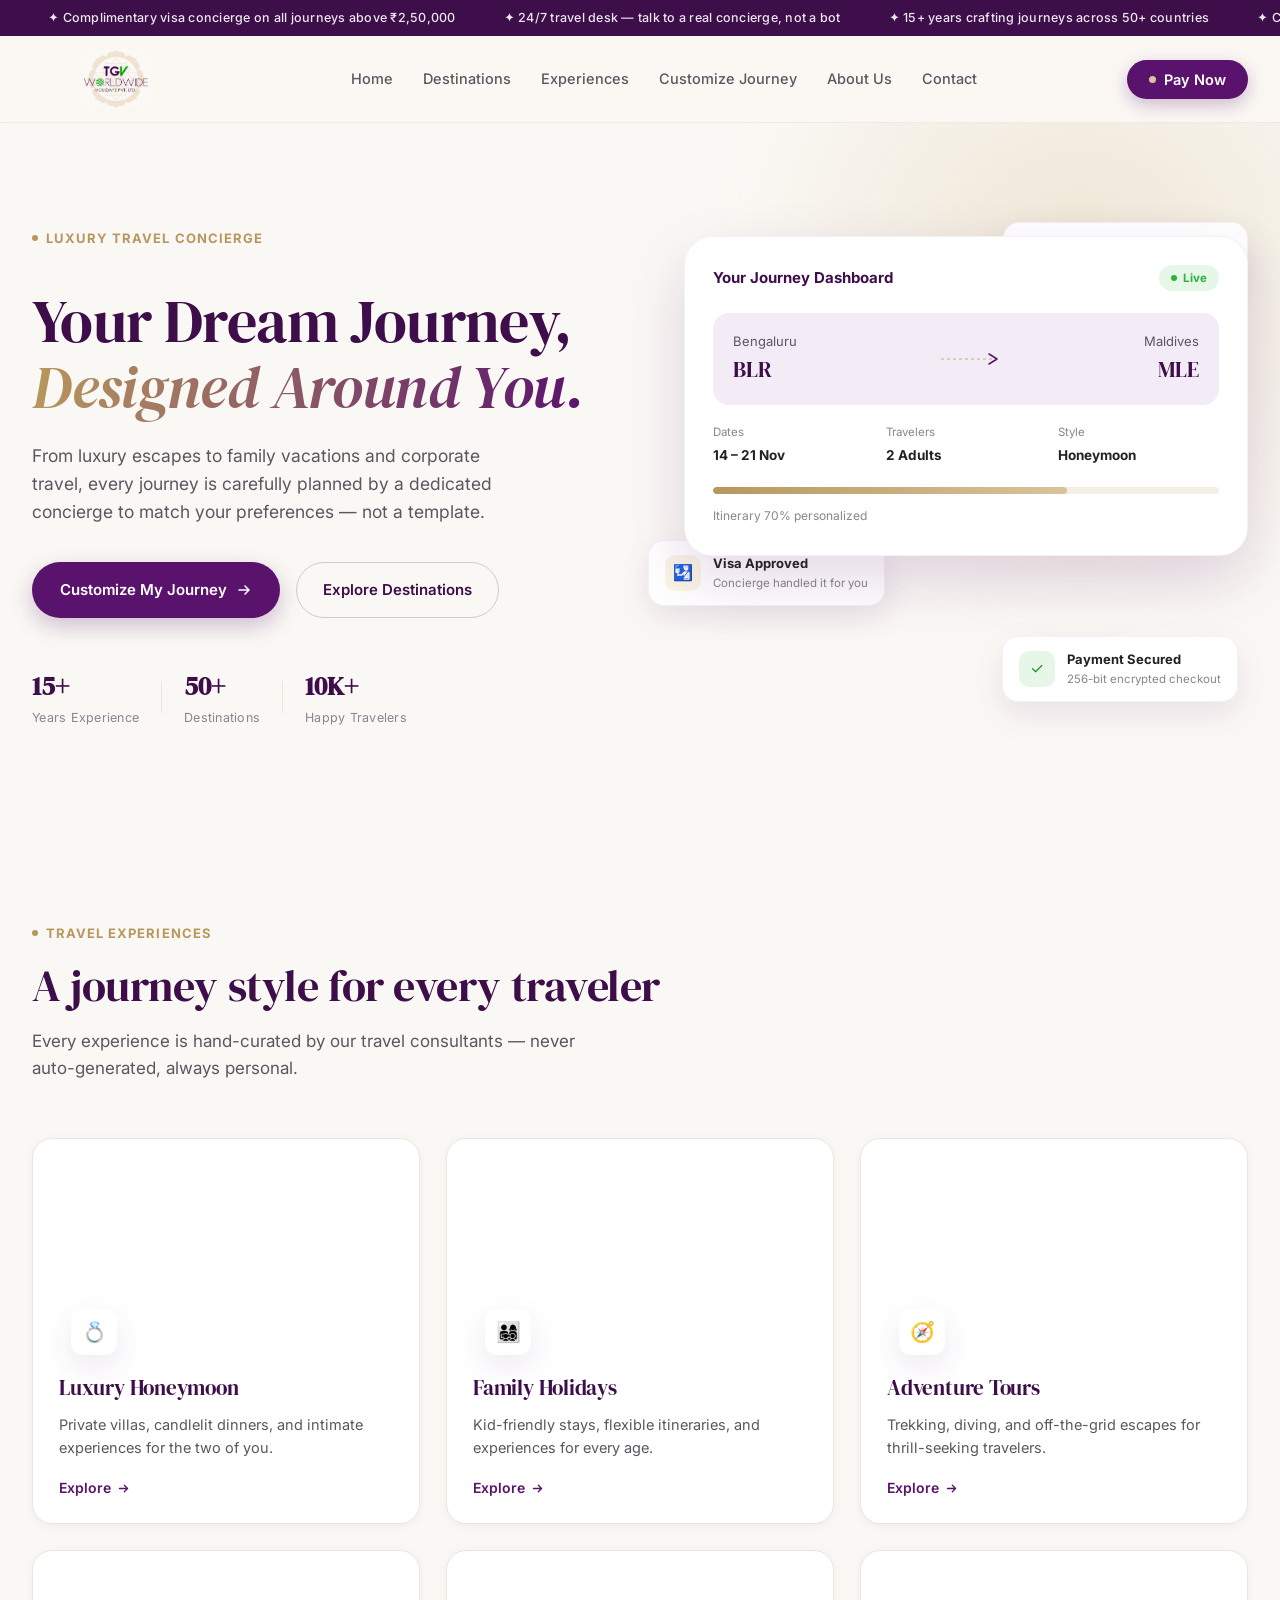
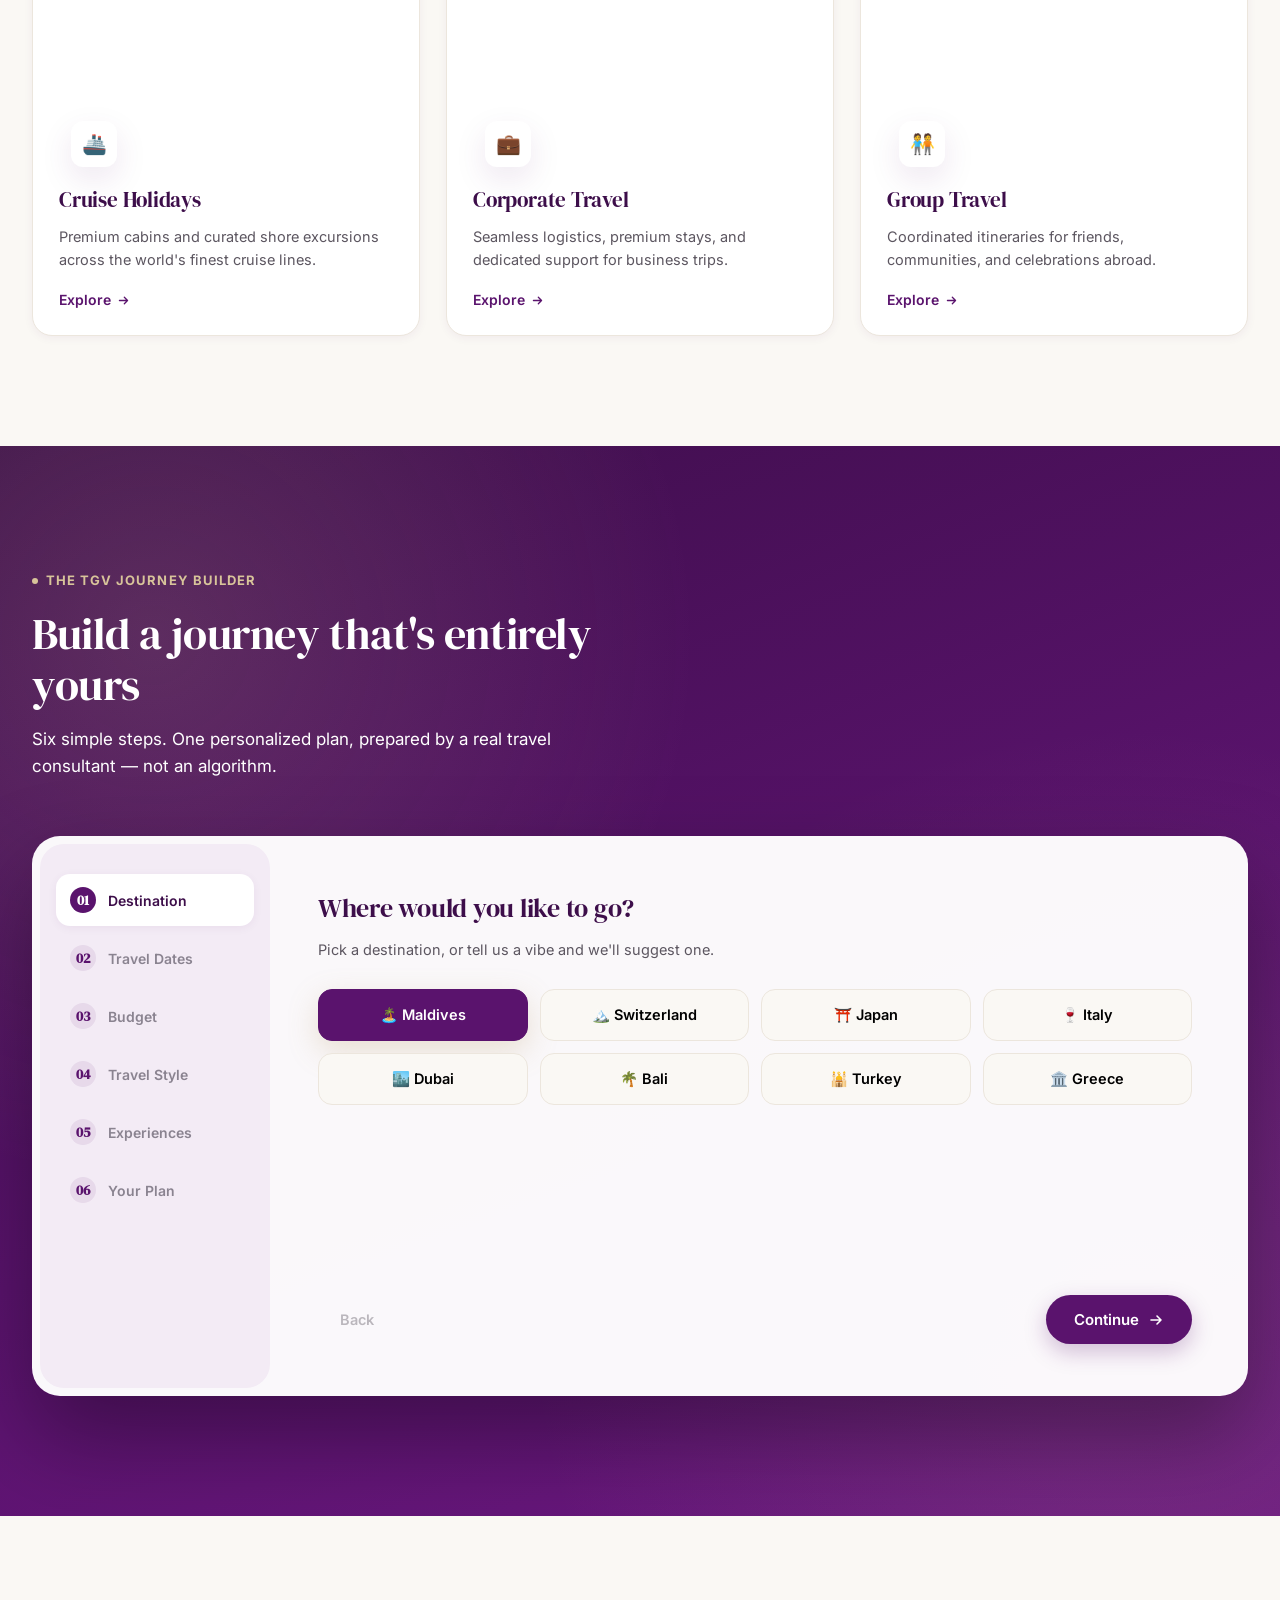
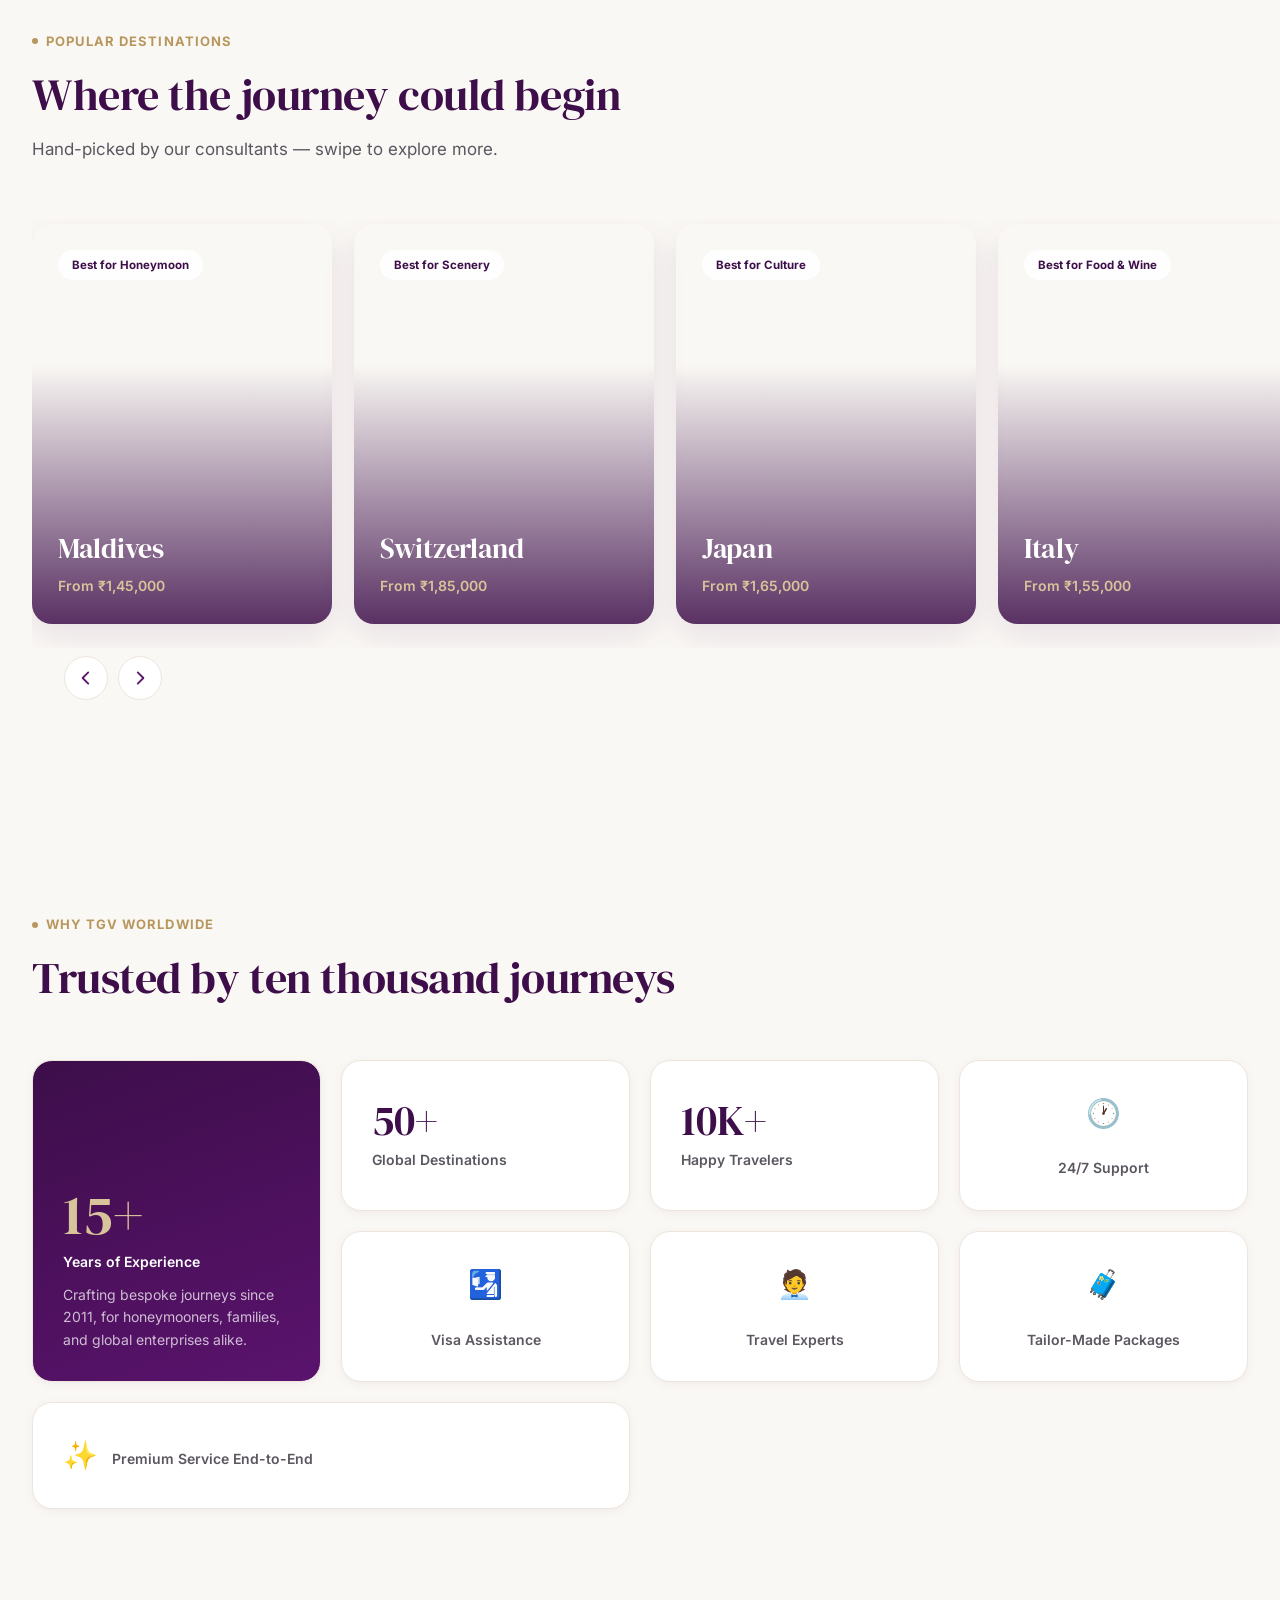
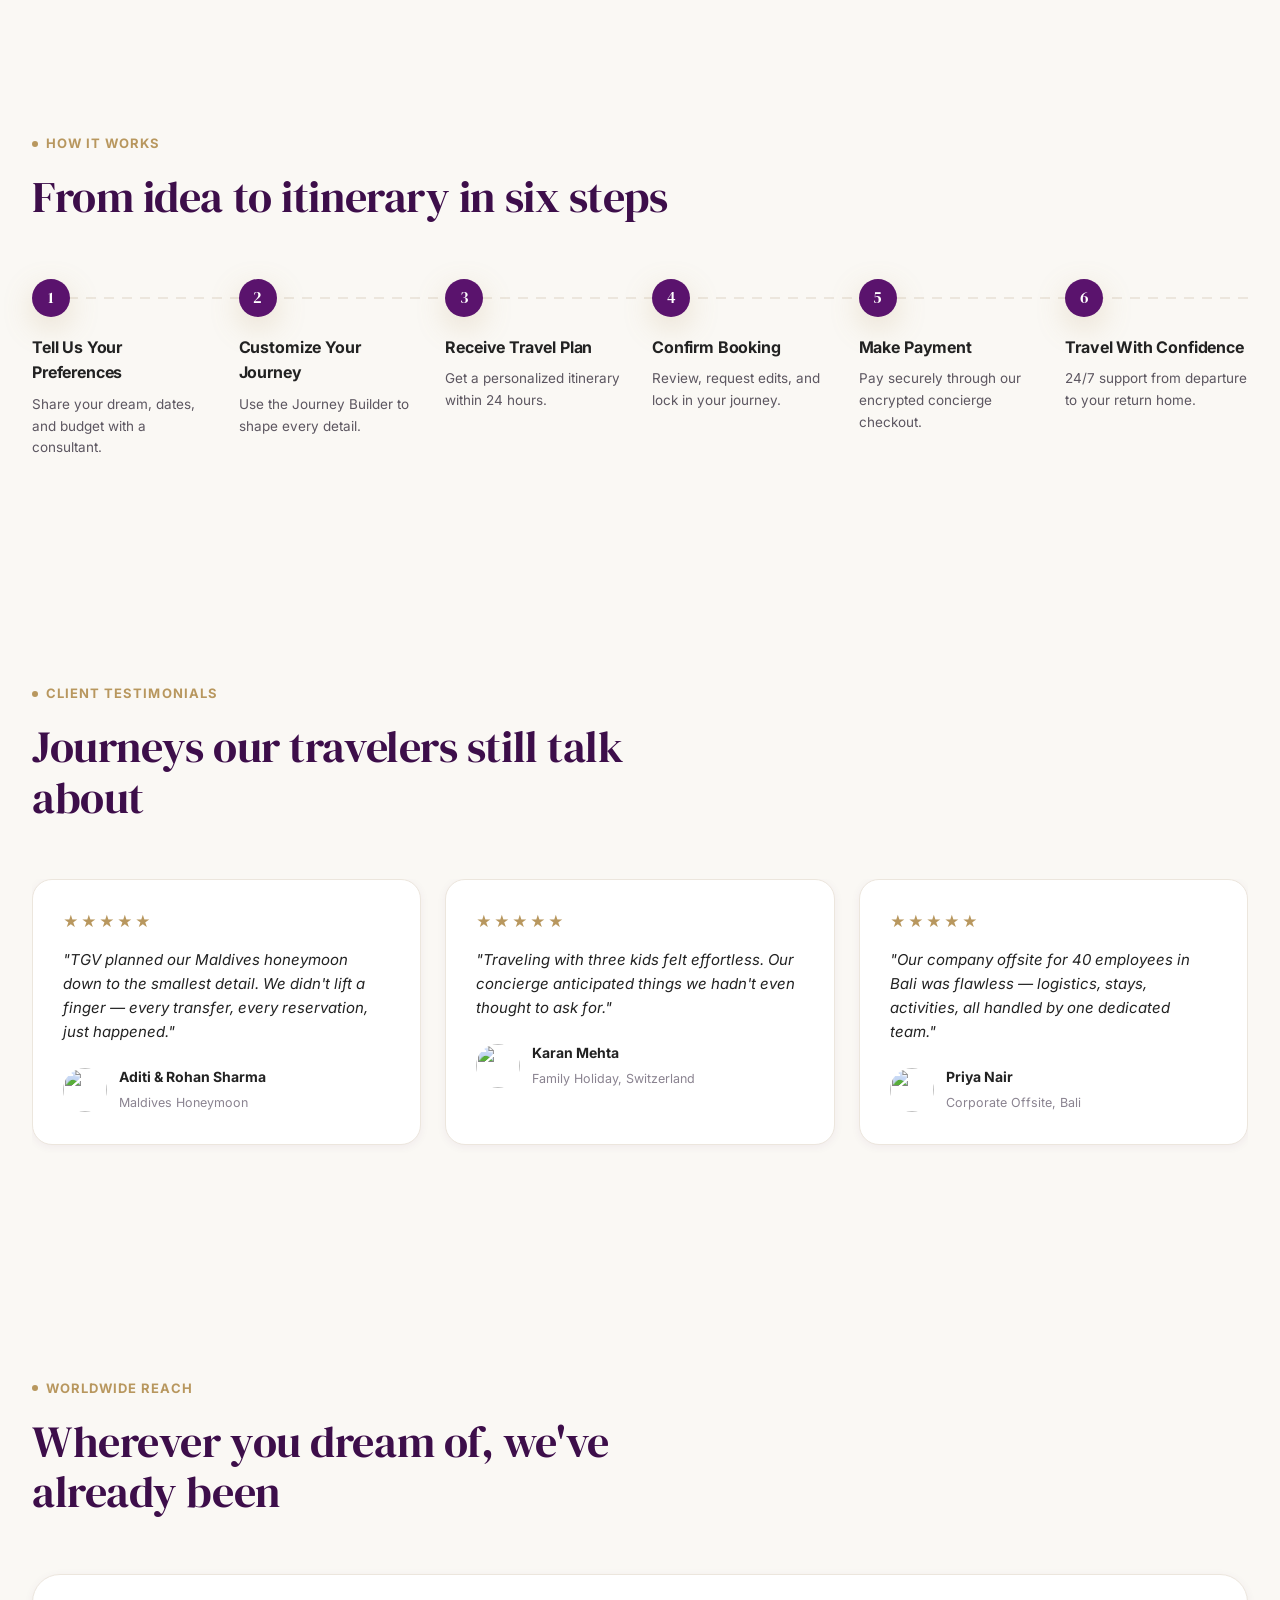
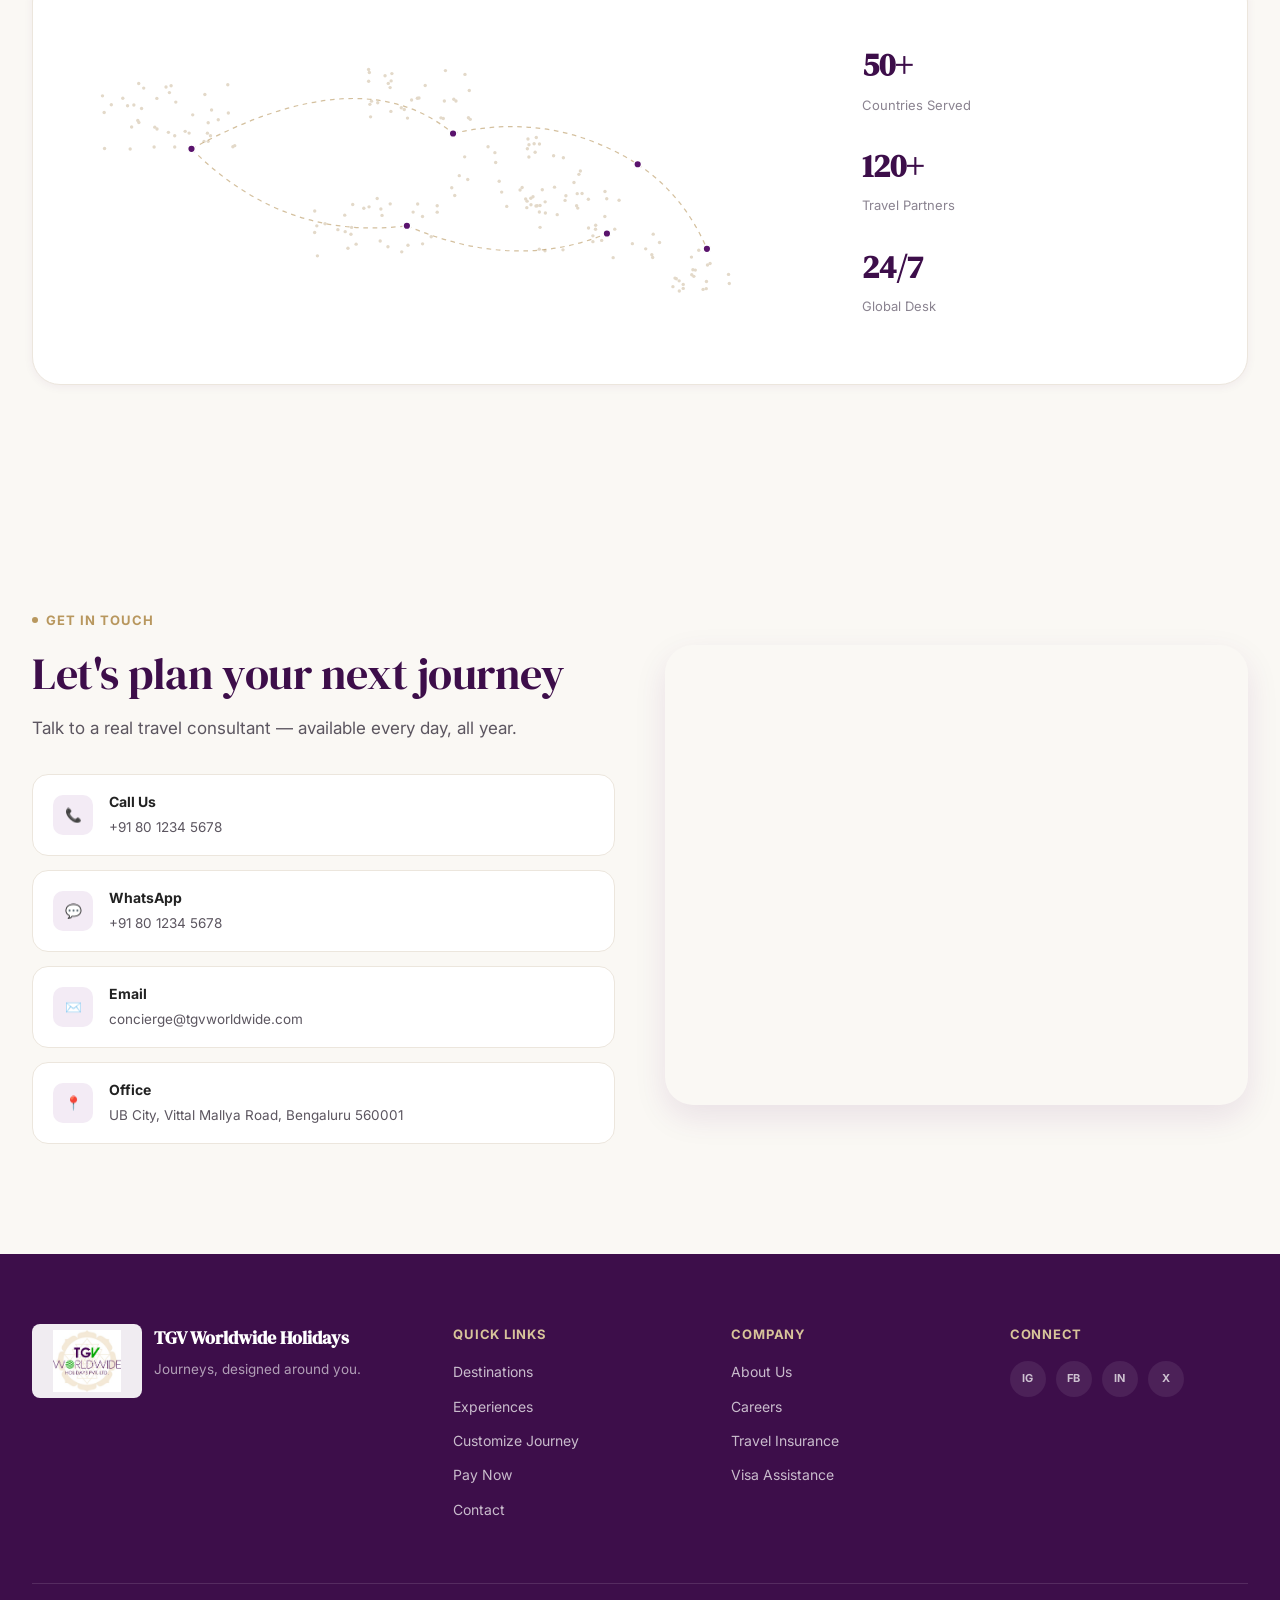
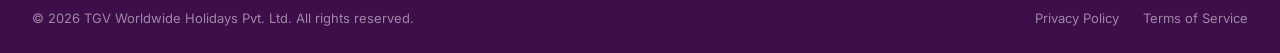
==== index.html @ 72978352 "the change the file" ====
<!DOCTYPE html>
<html lang="en">
<head>
<meta charset="UTF-8">
<meta name="viewport" content="width=device-width, initial-scale=1.0">
<title>TGV Worldwide Holidays — Luxury Travel Concierge</title>
<link rel="preconnect" href="https://fonts.googleapis.com">
<link rel="preconnect" href="https://fonts.gstatic.com" crossorigin>
<link href="https://fonts.googleapis.com/css2?family=DM+Serif+Display:ital@0;1&family=Inter:wght@400;500;600;700;800&display=swap" rel="stylesheet">
<link rel="stylesheet" href="styles.css">
</head>
<body>

<!-- ============ ANNOUNCEMENT STRIP ============ -->
<div class="announce-strip">
  <div class="announce-track">
    <span>✦ Complimentary visa concierge on all journeys above ₹2,50,000</span>
    <span>✦ 24/7 travel desk — talk to a real concierge, not a bot</span>
    <span>✦ 15+ years crafting journeys across 50+ countries</span>
    <span>✦ Complimentary visa concierge on all journeys above ₹2,50,000</span>
    <span>✦ 24/7 travel desk — talk to a real concierge, not a bot</span>
    <span>✦ 15+ years crafting journeys across 50+ countries</span>
  </div>
</div>

<!-- ============ NAVIGATION ============ -->
<header class="nav" id="nav">
  <div class="nav-inner">
    <a href="#home" class="brand">
      <img class="brand-logo" src="tgv-logo.jpeg" alt="TGV Worldwide Holidays Pvt. Ltd.">
    </a>

    <nav class="nav-links" id="navLinks">
      <a href="#home">Home</a>
      <a href="#destinations">Destinations</a>
      <a href="#experiences">Experiences</a>
      <a href="#customize">Customize Journey</a>
      <a href="#about">About Us</a>
      <a href="#contact">Contact</a>
    </nav>

    <div class="nav-right">
      <button class="btn-pay-nav" id="payNavBtn">
        <span class="pay-dot"></span>
        Pay Now
      </button>
      <button class="nav-toggle" id="navToggle" aria-label="Toggle menu">
        <span></span><span></span><span></span>
      </button>
    </div>
  </div>
</header>

<main>

<!-- ============ HERO ============ -->
<section class="hero" id="home">
  <div class="hero-glow"></div>
  <div class="hero-inner">
    <div class="hero-left" data-reveal>
      <span class="eyebrow"><span class="eyebrow-dot"></span>Luxury Travel Concierge</span>
      <h1 class="hero-title">
        Your Dream Journey,<br>
        <em>Designed Around You.</em>
      </h1>
      <p class="hero-sub">
        From luxury escapes to family vacations and corporate travel, every journey is carefully
        planned by a dedicated concierge to match your preferences — not a template.
      </p>
      <div class="hero-actions">
        <a href="#customize" class="btn-primary">
          Customize My Journey
          <svg width="16" height="16" viewBox="0 0 16 16" fill="none"><path d="M3 8h10M9 4l4 4-4 4" stroke="currentColor" stroke-width="1.6" stroke-linecap="round" stroke-linejoin="round"/></svg>
        </a>
        <a href="#destinations" class="btn-secondary">Explore Destinations</a>
      </div>

      <div class="hero-trust">
        <div class="trust-item"><strong>15+</strong><span>Years Experience</span></div>
        <div class="trust-divider"></div>
        <div class="trust-item"><strong>50+</strong><span>Destinations</span></div>
        <div class="trust-divider"></div>
        <div class="trust-item"><strong>10K+</strong><span>Happy Travelers</span></div>
      </div>
    </div>

    <div class="hero-right" data-reveal>
      <div class="dash-card dash-main">
        <div class="dash-header">
          <span class="dash-title">Your Journey Dashboard</span>
          <span class="dash-status">Live</span>
        </div>
        <div class="dash-route">
          <div class="route-point">
            <span class="route-city">Bengaluru</span>
            <span class="route-code">BLR</span>
          </div>
          <svg class="route-line" width="64" height="16" viewBox="0 0 64 16" fill="none">
            <path d="M2 8h54" stroke="#D8C49A" stroke-width="1.5" stroke-dasharray="3 3"/>
            <path d="M50 3l8 5-8 5" stroke="#5A136D" stroke-width="1.5" stroke-linecap="round" stroke-linejoin="round"/>
          </svg>
          <div class="route-point align-right">
            <span class="route-city">Maldives</span>
            <span class="route-code">MLE</span>
          </div>
        </div>
        <div class="dash-meta">
          <div class="dash-meta-item"><span>Dates</span><strong>14 – 21 Nov</strong></div>
          <div class="dash-meta-item"><span>Travelers</span><strong>2 Adults</strong></div>
          <div class="dash-meta-item"><span>Style</span><strong>Honeymoon</strong></div>
        </div>
        <div class="dash-progress">
          <div class="dash-progress-bar"><span style="width:70%"></span></div>
          <span class="dash-progress-label">Itinerary 70% personalized</span>
        </div>
      </div>

      <div class="float-card float-card-1">
        <div class="float-icon" style="background:#EFE3F2;color:#5A136D">🏝️</div>
        <div><strong>Maldives Overwater Villa</strong><span>From ₹1,85,000 / couple</span></div>
      </div>
      <div class="float-card float-card-2">
        <div class="float-icon" style="background:#FBF4E5;color:#9c8657">🛂</div>
        <div><strong>Visa Approved</strong><span>Concierge handled it for you</span></div>
      </div>
      <div class="float-card float-card-3">
        <div class="float-icon" style="background:#E6F7E8;color:#1f8f2b">✓</div>
        <div><strong>Payment Secured</strong><span>256-bit encrypted checkout</span></div>
      </div>
    </div>
  </div>
</section>

<!-- ============ EXPERIENCES ============ -->
<section class="section experiences" id="experiences">
  <div class="section-inner">
    <div class="section-head" data-reveal>
      <span class="eyebrow"><span class="eyebrow-dot"></span>Travel Experiences</span>
      <h2 class="section-title">A journey style for every traveler</h2>
      <p class="section-sub">Every experience is hand-curated by our travel consultants — never auto-generated, always personal.</p>
    </div>

    <div class="exp-grid" data-reveal>
      <article class="exp-card">
        <div class="exp-img" style="background-image:url('https://images.unsplash.com/photo-1505228395891-9a51e7e86bf6?q=80&w=900&auto=format&fit=crop')"></div>
        <div class="exp-icon">💍</div>
        <h3>Luxury Honeymoon</h3>
        <p>Private villas, candlelit dinners, and intimate experiences for the two of you.</p>
        <a href="#" class="exp-link">Explore <svg width="13" height="13" viewBox="0 0 16 16" fill="none"><path d="M3 8h10M9 4l4 4-4 4" stroke="currentColor" stroke-width="1.6" stroke-linecap="round" stroke-linejoin="round"/></svg></a>
      </article>

      <article class="exp-card">
        <div class="exp-img" style="background-image:url('https://images.unsplash.com/photo-1602002418082-dd4a8c54e2f5?q=80&w=900&auto=format&fit=crop')"></div>
        <div class="exp-icon">👨‍👩‍👧‍👦</div>
        <h3>Family Holidays</h3>
        <p>Kid-friendly stays, flexible itineraries, and experiences for every age.</p>
        <a href="#" class="exp-link">Explore <svg width="13" height="13" viewBox="0 0 16 16" fill="none"><path d="M3 8h10M9 4l4 4-4 4" stroke="currentColor" stroke-width="1.6" stroke-linecap="round" stroke-linejoin="round"/></svg></a>
      </article>

      <article class="exp-card">
        <div class="exp-img" style="background-image:url('https://images.unsplash.com/photo-1551632811-561732d1e306?q=80&w=900&auto=format&fit=crop')"></div>
        <div class="exp-icon">🧭</div>
        <h3>Adventure Tours</h3>
        <p>Trekking, diving, and off-the-grid escapes for thrill-seeking travelers.</p>
        <a href="#" class="exp-link">Explore <svg width="13" height="13" viewBox="0 0 16 16" fill="none"><path d="M3 8h10M9 4l4 4-4 4" stroke="currentColor" stroke-width="1.6" stroke-linecap="round" stroke-linejoin="round"/></svg></a>
      </article>

      <article class="exp-card">
        <div class="exp-img" style="background-image:url('https://images.unsplash.com/photo-1599640842225-85d111c60e6b?q=80&w=900&auto=format&fit=crop')"></div>
        <div class="exp-icon">🚢</div>
        <h3>Cruise Holidays</h3>
        <p>Premium cabins and curated shore excursions across the world's finest cruise lines.</p>
        <a href="#" class="exp-link">Explore <svg width="13" height="13" viewBox="0 0 16 16" fill="none"><path d="M3 8h10M9 4l4 4-4 4" stroke="currentColor" stroke-width="1.6" stroke-linecap="round" stroke-linejoin="round"/></svg></a>
      </article>

      <article class="exp-card">
        <div class="exp-img" style="background-image:url('https://images.unsplash.com/photo-1497366216548-37526070297c?q=80&w=900&auto=format&fit=crop')"></div>
        <div class="exp-icon">💼</div>
        <h3>Corporate Travel</h3>
        <p>Seamless logistics, premium stays, and dedicated support for business trips.</p>
        <a href="#" class="exp-link">Explore <svg width="13" height="13" viewBox="0 0 16 16" fill="none"><path d="M3 8h10M9 4l4 4-4 4" stroke="currentColor" stroke-width="1.6" stroke-linecap="round" stroke-linejoin="round"/></svg></a>
      </article>

      <article class="exp-card">
        <div class="exp-img" style="background-image:url('https://images.unsplash.com/photo-1539635278303-d4002c07eae3?q=80&w=900&auto=format&fit=crop')"></div>
        <div class="exp-icon">🧑‍🤝‍🧑</div>
        <h3>Group Travel</h3>
        <p>Coordinated itineraries for friends, communities, and celebrations abroad.</p>
        <a href="#" class="exp-link">Explore <svg width="13" height="13" viewBox="0 0 16 16" fill="none"><path d="M3 8h10M9 4l4 4-4 4" stroke="currentColor" stroke-width="1.6" stroke-linecap="round" stroke-linejoin="round"/></svg></a>
      </article>
    </div>
  </div>
</section>

<!-- ============ CUSTOMIZE JOURNEY (Hero feature) ============ -->
<section class="section customize" id="customize">
  <div class="customize-bg"></div>
  <div class="section-inner">
    <div class="section-head light" data-reveal>
      <span class="eyebrow eyebrow-light"><span class="eyebrow-dot"></span>The TGV Journey Builder</span>
      <h2 class="section-title">Build a journey that's entirely yours</h2>
      <p class="section-sub">Six simple steps. One personalized plan, prepared by a real travel consultant — not an algorithm.</p>
    </div>

    <div class="builder" data-reveal>
      <div class="builder-steps" id="builderSteps">
        <button class="b-step active" data-step="1">
          <span class="b-num">01</span>
          <span class="b-label">Destination</span>
        </button>
        <button class="b-step" data-step="2">
          <span class="b-num">02</span>
          <span class="b-label">Travel Dates</span>
        </button>
        <button class="b-step" data-step="3">
          <span class="b-num">03</span>
          <span class="b-label">Budget</span>
        </button>
        <button class="b-step" data-step="4">
          <span class="b-num">04</span>
          <span class="b-label">Travel Style</span>
        </button>
        <button class="b-step" data-step="5">
          <span class="b-num">05</span>
          <span class="b-label">Experiences</span>
        </button>
        <button class="b-step" data-step="6">
          <span class="b-num">06</span>
          <span class="b-label">Your Plan</span>
        </button>
        <div class="b-track"><span class="b-track-fill" id="trackFill"></span></div>
      </div>

      <div class="builder-panel">
        <!-- Step 1 -->
        <div class="b-pane active" data-pane="1">
          <h3>Where would you like to go?</h3>
          <p class="b-hint">Pick a destination, or tell us a vibe and we'll suggest one.</p>
          <div class="chip-grid">
            <button class="chip active" data-dest="Maldives">🏝️ Maldives</button>
            <button class="chip" data-dest="Switzerland">🏔️ Switzerland</button>
            <button class="chip" data-dest="Japan">⛩️ Japan</button>
            <button class="chip" data-dest="Italy">🍷 Italy</button>
            <button class="chip" data-dest="Dubai">🏙️ Dubai</button>
            <button class="chip" data-dest="Bali">🌴 Bali</button>
            <button class="chip" data-dest="Turkey">🕌 Turkey</button>
            <button class="chip" data-dest="Greece">🏛️ Greece</button>
          </div>
        </div>

        <!-- Step 2 -->
        <div class="b-pane" data-pane="2">
          <h3>When are you traveling?</h3>
          <p class="b-hint">Select your departure and return dates.</p>
          <div class="date-row">
            <label class="date-field">
              <span>Departure</span>
              <input type="date" id="dateStart" value="2026-11-14">
            </label>
            <label class="date-field">
              <span>Return</span>
              <input type="date" id="dateEnd" value="2026-11-21">
            </label>
          </div>
          <div class="trip-length" id="tripLength">7 nights · Peak season</div>
        </div>

        <!-- Step 3 -->
        <div class="b-pane" data-pane="3">
          <h3>What's your budget?</h3>
          <p class="b-hint">Drag to set a comfortable range — we'll match packages to fit.</p>
          <div class="budget-display">₹<span id="budgetVal">2,50,000</span> <small>per couple</small></div>
          <input type="range" id="budgetSlider" min="80000" max="800000" step="10000" value="250000">
          <div class="budget-labels"><span>₹80K</span><span>₹8L+</span></div>
        </div>

        <!-- Step 4 -->
        <div class="b-pane" data-pane="4">
          <h3>What's your travel style?</h3>
          <p class="b-hint">This shapes the pace and tone of your itinerary.</p>
          <div class="style-grid">
            <button class="style-card active" data-style="Relaxed Luxury">
              <span class="sc-emoji">🛋️</span><strong>Relaxed Luxury</strong><small>Slow mornings, premium comfort</small>
            </button>
            <button class="style-card" data-style="Adventure">
              <span class="sc-emoji">⛰️</span><strong>Adventure</strong><small>Active days, real exploration</small>
            </button>
            <button class="style-card" data-style="Romantic">
              <span class="sc-emoji">🥂</span><strong>Romantic</strong><small>Intimate, candlelit, private</small>
            </button>
            <button class="style-card" data-style="Cultural">
              <span class="sc-emoji">🏺</span><strong>Cultural</strong><small>Heritage, food, local life</small>
            </button>
          </div>
        </div>

        <!-- Step 5 -->
        <div class="b-pane" data-pane="5">
          <h3>Add experiences</h3>
          <p class="b-hint">Select extras to enrich your itinerary.</p>
          <div class="exp-toggle-grid">
            <label class="exp-toggle"><input type="checkbox" checked><span>Private airport transfers</span></label>
            <label class="exp-toggle"><input type="checkbox" checked><span>Candlelight dinner</span></label>
            <label class="exp-toggle"><input type="checkbox"><span>Spa & wellness package</span></label>
            <label class="exp-toggle"><input type="checkbox"><span>Sunset yacht cruise</span></label>
            <label class="exp-toggle"><input type="checkbox"><span>Local guided excursion</span></label>
            <label class="exp-toggle"><input type="checkbox"><span>Travel insurance</span></label>
          </div>
        </div>

        <!-- Step 6 -->
        <div class="b-pane" data-pane="6">
          <h3>Your personalized plan</h3>
          <p class="b-hint">Here's a preview — your concierge will refine this within 24 hours.</p>
          <div class="plan-summary" id="planSummary"></div>
        </div>

        <div class="builder-nav">
          <button class="btn-ghost" id="bPrev" disabled>Back</button>
          <button class="btn-primary" id="bNext">Continue
            <svg width="16" height="16" viewBox="0 0 16 16" fill="none"><path d="M3 8h10M9 4l4 4-4 4" stroke="currentColor" stroke-width="1.6" stroke-linecap="round" stroke-linejoin="round"/></svg>
          </button>
        </div>
      </div>
    </div>
  </div>
</section>

<!-- ============ DESTINATIONS ============ -->
<section class="section destinations" id="destinations">
  <div class="section-inner">
    <div class="section-head" data-reveal>
      <span class="eyebrow"><span class="eyebrow-dot"></span>Popular Destinations</span>
      <h2 class="section-title">Where the journey could begin</h2>
      <p class="section-sub">Hand-picked by our consultants — swipe to explore more.</p>
    </div>
  </div>

  <div class="dest-carousel" data-reveal>
    <div class="dest-track" id="destTrack">
      <article class="dest-card" style="background-image:url('https://images.unsplash.com/photo-1573843981267-be1999ff37cd?q=80&w=1100&auto=format&fit=crop')">
        <div class="dest-overlay"></div>
        <span class="dest-tag">Best for Honeymoon</span>
        <h3>Maldives</h3>
        <span class="dest-from">From ₹1,45,000</span>
      </article>
      <article class="dest-card" style="background-image:url('https://images.unsplash.com/photo-1530122037265-a5f1f91d3b99?q=80&w=1100&auto=format&fit=crop')">
        <div class="dest-overlay"></div>
        <span class="dest-tag">Best for Scenery</span>
        <h3>Switzerland</h3>
        <span class="dest-from">From ₹1,85,000</span>
      </article>
      <article class="dest-card" style="background-image:url('https://images.unsplash.com/photo-1545569341-9eb8b30979d9?q=80&w=1100&auto=format&fit=crop')">
        <div class="dest-overlay"></div>
        <span class="dest-tag">Best for Culture</span>
        <h3>Japan</h3>
        <span class="dest-from">From ₹1,65,000</span>
      </article>
      <article class="dest-card" style="background-image:url('https://images.unsplash.com/photo-1533104816931-20fa691ff6ca?q=80&w=1100&auto=format&fit=crop')">
        <div class="dest-overlay"></div>
        <span class="dest-tag">Best for Food & Wine</span>
        <h3>Italy</h3>
        <span class="dest-from">From ₹1,55,000</span>
      </article>
      <article class="dest-card" style="background-image:url('https://images.unsplash.com/photo-1512453979798-5ea266f8880c?q=80&w=1100&auto=format&fit=crop')">
        <div class="dest-overlay"></div>
        <span class="dest-tag">Best for Skyline</span>
        <h3>Dubai</h3>
        <span class="dest-from">From ₹95,000</span>
      </article>
      <article class="dest-card" style="background-image:url('https://images.unsplash.com/photo-1537996194471-e657df975ab4?q=80&w=1100&auto=format&fit=crop')">
        <div class="dest-overlay"></div>
        <span class="dest-tag">Best for Nature</span>
        <h3>Bali</h3>
        <span class="dest-from">From ₹85,000</span>
      </article>
      <article class="dest-card" style="background-image:url('https://images.unsplash.com/photo-1524231757912-21f4fe3a7200?q=80&w=1100&auto=format&fit=crop')">
        <div class="dest-overlay"></div>
        <span class="dest-tag">Best for History</span>
        <h3>Turkey</h3>
        <span class="dest-from">From ₹90,000</span>
      </article>
      <article class="dest-card" style="background-image:url('https://images.unsplash.com/photo-1503152394-c571994fd383?q=80&w=1100&auto=format&fit=crop')">
        <div class="dest-overlay"></div>
        <span class="dest-tag">Best for Islands</span>
        <h3>Greece</h3>
        <span class="dest-from">From ₹1,10,000</span>
      </article>
    </div>
    <div class="dest-controls">
      <button id="destPrev" aria-label="Previous"><svg width="18" height="18" viewBox="0 0 16 16" fill="none"><path d="M10 3L5 8l5 5" stroke="currentColor" stroke-width="1.6" stroke-linecap="round" stroke-linejoin="round"/></svg></button>
      <button id="destNext" aria-label="Next"><svg width="18" height="18" viewBox="0 0 16 16" fill="none"><path d="M6 3l5 5-5 5" stroke="currentColor" stroke-width="1.6" stroke-linecap="round" stroke-linejoin="round"/></svg></button>
    </div>
  </div>
</section>

<!-- ============ WHY TGV (Bento) ============ -->
<section class="section why" id="about">
  <div class="section-inner">
    <div class="section-head" data-reveal>
      <span class="eyebrow"><span class="eyebrow-dot"></span>Why TGV Worldwide</span>
      <h2 class="section-title">Trusted by ten thousand journeys</h2>
    </div>

    <div class="bento" data-reveal>
      <div class="bento-cell bento-big">
        <span class="bento-num">15+</span>
        <span class="bento-label">Years of Experience</span>
        <p>Crafting bespoke journeys since 2011, for honeymooners, families, and global enterprises alike.</p>
      </div>
      <div class="bento-cell">
        <span class="bento-num">50+</span>
        <span class="bento-label">Global Destinations</span>
      </div>
      <div class="bento-cell">
        <span class="bento-num">10K+</span>
        <span class="bento-label">Happy Travelers</span>
      </div>
      <div class="bento-cell bento-icon-cell">
        <span class="bento-icon">🕐</span>
        <span class="bento-label">24/7 Support</span>
      </div>
      <div class="bento-cell bento-icon-cell">
        <span class="bento-icon">🛂</span>
        <span class="bento-label">Visa Assistance</span>
      </div>
      <div class="bento-cell bento-icon-cell">
        <span class="bento-icon">🧑‍💼</span>
        <span class="bento-label">Travel Experts</span>
      </div>
      <div class="bento-cell bento-icon-cell">
        <span class="bento-icon">🧳</span>
        <span class="bento-label">Tailor-Made Packages</span>
      </div>
      <div class="bento-cell bento-icon-cell wide">
        <span class="bento-icon">✨</span>
        <span class="bento-label">Premium Service End-to-End</span>
      </div>
    </div>
  </div>
</section>

<!-- ============ HOW IT WORKS ============ -->
<section class="section how">
  <div class="section-inner">
    <div class="section-head" data-reveal>
      <span class="eyebrow"><span class="eyebrow-dot"></span>How It Works</span>
      <h2 class="section-title">From idea to itinerary in six steps</h2>
    </div>

    <div class="timeline" data-reveal>
      <div class="timeline-line"></div>
      <div class="t-step">
        <div class="t-dot">1</div>
        <h4>Tell Us Your Preferences</h4>
        <p>Share your dream, dates, and budget with a consultant.</p>
      </div>
      <div class="t-step">
        <div class="t-dot">2</div>
        <h4>Customize Your Journey</h4>
        <p>Use the Journey Builder to shape every detail.</p>
      </div>
      <div class="t-step">
        <div class="t-dot">3</div>
        <h4>Receive Travel Plan</h4>
        <p>Get a personalized itinerary within 24 hours.</p>
      </div>
      <div class="t-step">
        <div class="t-dot">4</div>
        <h4>Confirm Booking</h4>
        <p>Review, request edits, and lock in your journey.</p>
      </div>
      <div class="t-step">
        <div class="t-dot">5</div>
        <h4>Make Payment</h4>
        <p>Pay securely through our encrypted concierge checkout.</p>
      </div>
      <div class="t-step">
        <div class="t-dot">6</div>
        <h4>Travel With Confidence</h4>
        <p>24/7 support from departure to your return home.</p>
      </div>
    </div>
  </div>
</section>

<!-- ============ TESTIMONIALS ============ -->
<section class="section testimonials">
  <div class="section-inner">
    <div class="section-head" data-reveal>
      <span class="eyebrow"><span class="eyebrow-dot"></span>Client Testimonials</span>
      <h2 class="section-title">Journeys our travelers still talk about</h2>
    </div>

    <div class="testi-wrap" data-reveal>
      <div class="testi-track" id="testiTrack">
        <article class="testi-card">
          <div class="testi-stars">★★★★★</div>
          <p>"TGV planned our Maldives honeymoon down to the smallest detail. We didn't lift a finger — every transfer, every reservation, just happened."</p>
          <div class="testi-person">
            <img src="https://images.unsplash.com/photo-1494790108377-be9c29b29330?q=80&w=200&auto=format&fit=crop" alt="">
            <div><strong>Aditi & Rohan Sharma</strong><span>Maldives Honeymoon</span></div>
          </div>
        </article>
        <article class="testi-card">
          <div class="testi-stars">★★★★★</div>
          <p>"Traveling with three kids felt effortless. Our concierge anticipated things we hadn't even thought to ask for."</p>
          <div class="testi-person">
            <img src="https://images.unsplash.com/photo-1500648767791-00dcc994a43e?q=80&w=200&auto=format&fit=crop" alt="">
            <div><strong>Karan Mehta</strong><span>Family Holiday, Switzerland</span></div>
          </div>
        </article>
        <article class="testi-card">
          <div class="testi-stars">★★★★★</div>
          <p>"Our company offsite for 40 employees in Bali was flawless — logistics, stays, activities, all handled by one dedicated team."</p>
          <div class="testi-person">
            <img src="https://images.unsplash.com/photo-1438761681033-6461ffad8d80?q=80&w=200&auto=format&fit=crop" alt="">
            <div><strong>Priya Nair</strong><span>Corporate Offsite, Bali</span></div>
          </div>
        </article>
      </div>
    </div>
  </div>
</section>

<!-- ============ WORLDWIDE REACH ============ -->
<section class="section reach">
  <div class="section-inner">
    <div class="section-head" data-reveal>
      <span class="eyebrow"><span class="eyebrow-dot"></span>Worldwide Reach</span>
      <h2 class="section-title">Wherever you dream of, we've already been</h2>
    </div>

    <div class="map-wrap" data-reveal>
      <svg viewBox="0 0 1000 480" class="world-map" id="worldMap">
        <!-- simplified world dot-map -->
        <g class="map-dots"></g>
        <g class="map-routes">
          <path class="route-path" d="M180,200 Q400,80 520,180" />
          <path class="route-path" d="M520,180 Q650,150 760,220" />
          <path class="route-path" d="M180,200 Q300,320 460,300" />
          <path class="route-path" d="M460,300 Q600,360 720,310" />
          <path class="route-path" d="M760,220 Q820,260 850,330" />
        </g>
        <g class="map-pins">
          <circle cx="180" cy="200" r="5"></circle>
          <circle cx="520" cy="180" r="5"></circle>
          <circle cx="760" cy="220" r="5"></circle>
          <circle cx="460" cy="300" r="5"></circle>
          <circle cx="720" cy="310" r="5"></circle>
          <circle cx="850" cy="330" r="5"></circle>
        </g>
      </svg>
      <div class="reach-stats">
        <div><strong>50+</strong><span>Countries Served</span></div>
        <div><strong>120+</strong><span>Travel Partners</span></div>
        <div><strong>24/7</strong><span>Global Desk</span></div>
      </div>
    </div>
  </div>
</section>

<!-- ============ CONTACT ============ -->
<section class="section contact" id="contact">
  <div class="section-inner">
    <div class="contact-grid" data-reveal>
      <div class="contact-info">
        <span class="eyebrow"><span class="eyebrow-dot"></span>Get In Touch</span>
        <h2 class="section-title">Let's plan your next journey</h2>
        <p class="section-sub">Talk to a real travel consultant — available every day, all year.</p>

        <div class="contact-list">
          <a href="tel:+918012345678" class="contact-item">
            <span class="ci-icon">📞</span>
            <div><strong>Call Us</strong><span>+91 80 1234 5678</span></div>
          </a>
          <a href="https://wa.me/918012345678" class="contact-item">
            <span class="ci-icon">💬</span>
            <div><strong>WhatsApp</strong><span>+91 80 1234 5678</span></div>
          </a>
          <a href="mailto:concierge@tgvworldwide.com" class="contact-item">
            <span class="ci-icon">✉️</span>
            <div><strong>Email</strong><span>concierge@tgvworldwide.com</span></div>
          </a>
          <div class="contact-item">
            <span class="ci-icon">📍</span>
            <div><strong>Office</strong><span>UB City, Vittal Mallya Road, Bengaluru 560001</span></div>
          </div>
        </div>
      </div>

      <div class="contact-map">
        <iframe src="https://maps.google.com/maps?q=UB%20City%20Bengaluru&t=&z=14&ie=UTF8&iwloc=&output=embed" loading="lazy" referrerpolicy="no-referrer-when-downgrade"></iframe>
      </div>
    </div>
  </div>
</section>

</main>

<!-- ============ FOOTER ============ -->
<footer class="footer">
  <div class="footer-inner">
    <div class="footer-top">
      <div class="footer-brand">
        <img class="footer-logo" src="tgv-logo.jpeg" alt="TGV Worldwide Holidays Pvt. Ltd.">
        <div>
          <strong>TGV Worldwide Holidays</strong>
          <p>Journeys, designed around you.</p>
        </div>
      </div>

      <div class="footer-col">
        <h5>Quick Links</h5>
        <a href="#destinations">Destinations</a>
        <a href="#experiences">Experiences</a>
        <a href="#customize">Customize Journey</a>
        <a href="#" id="footerPayLink">Pay Now</a>
        <a href="#contact">Contact</a>
      </div>

      <div class="footer-col">
        <h5>Company</h5>
        <a href="#about">About Us</a>
        <a href="#">Careers</a>
        <a href="#">Travel Insurance</a>
        <a href="#">Visa Assistance</a>
      </div>

      <div class="footer-col">
        <h5>Connect</h5>
        <div class="footer-social">
          <a href="#" aria-label="Instagram">IG</a>
          <a href="#" aria-label="Facebook">FB</a>
          <a href="#" aria-label="LinkedIn">IN</a>
          <a href="#" aria-label="X">X</a>
        </div>
      </div>
    </div>

    <div class="footer-bottom">
      <span>© 2026 TGV Worldwide Holidays Pvt. Ltd. All rights reserved.</span>
      <div class="footer-legal"><a href="#">Privacy Policy</a><a href="#">Terms of Service</a></div>
    </div>
  </div>
</footer>

<!-- ============ PAY NOW MODAL (DEMO) ============ -->
<div class="pay-overlay" id="payOverlay">
  <div class="pay-modal" id="payModal">
    <button class="pay-close" id="payClose" aria-label="Close">✕</button>

    <div class="pay-grid">
      <!-- LEFT: Summary / Boarding-pass style card -->
      <div class="pay-summary">
        <span class="pay-summary-label">Booking Summary</span>
        <div class="ticket-card" id="ticketCard">
          <div class="ticket-top">
            <span class="ticket-brand">TGV</span>
            <span class="ticket-status">Demo Payment</span>
          </div>
          <div class="ticket-route">
            <div class="ticket-point">
              <strong>BLR</strong>
              <span>Bengaluru</span>
            </div>
            <div class="ticket-plane">
              <svg width="28" height="28" viewBox="0 0 24 24" fill="none"><path d="M12 2 L14 9 L21 11 L14 13 L12 21 L10 13 L3 11 L10 9 Z" fill="#D8C49A"/></svg>
            </div>
            <div class="ticket-point align-right">
              <strong id="ticketDest">MLE</strong>
              <span id="ticketDestCity">Maldives</span>
            </div>
          </div>
          <div class="ticket-divider">
            <span class="ticket-notch left"></span>
            <span class="ticket-dash"></span>
            <span class="ticket-notch right"></span>
          </div>
          <div class="ticket-bottom">
            <div><span>Package</span><strong id="ticketPackage">Luxury Honeymoon</strong></div>
            <div><span>Travelers</span><strong>2 Adults</strong></div>
            <div><span>Dates</span><strong>14 – 21 Nov 2026</strong></div>
          </div>
        </div>

        <div class="price-breakdown">
          <div class="pb-row"><span>Package price</span><strong>₹2,30,000</strong></div>
          <div class="pb-row"><span>Concierge & visa support</span><strong>₹12,000</strong></div>
          <div class="pb-row"><span>Taxes & fees</span><strong>₹8,000</strong></div>
          <div class="pb-row total"><span>Total due today</span><strong>₹2,50,000</strong></div>
        </div>

        <div class="secure-note">
          <span>🔒</span> This is a demo checkout. No real payment will be processed.
        </div>
      </div>

      <!-- RIGHT: Payment form -->
      <div class="pay-form-wrap">
        <span class="pay-summary-label">Payment Details</span>

        <div class="pay-methods" id="payMethods">
          <button class="pm-btn active" data-method="card">💳 Card</button>
          <button class="pm-btn" data-method="upi">📱 UPI</button>
          <button class="pm-btn" data-method="netbanking">🏦 Net Banking</button>
        </div>

        <!-- CARD FORM -->
        <form class="pay-form" id="cardForm">
          <div class="live-card" id="liveCard">
            <div class="lc-top">
              <svg width="38" height="26" viewBox="0 0 38 26" fill="none"><rect width="38" height="26" rx="4" fill="rgba(255,255,255,0.18)"/><rect x="4" y="16" width="8" height="2" rx="1" fill="#D8C49A"/></svg>
              <span class="lc-network" id="lcNetwork">VISA</span>
            </div>
            <div class="lc-number" id="lcNumber">•••• •••• •••• ••••</div>
            <div class="lc-bottom">
              <div><span>Card Holder</span><strong id="lcName">YOUR NAME</strong></div>
              <div><span>Expires</span><strong id="lcExpiry">MM/YY</strong></div>
            </div>
          </div>

          <label class="pf-field">
            <span>Card Number</span>
            <input type="text" id="cardNumber" placeholder="4242 4242 4242 4242" maxlength="19" autocomplete="off" inputmode="numeric">
          </label>
          <label class="pf-field">
            <span>Cardholder Name</span>
            <input type="text" id="cardName" placeholder="Asha Verma" autocomplete="off">
          </label>
          <div class="pf-row">
            <label class="pf-field">
              <span>Expiry</span>
              <input type="text" id="cardExpiry" placeholder="MM/YY" maxlength="5" autocomplete="off" inputmode="numeric">
            </label>
            <label class="pf-field">
              <span>CVV</span>
              <input type="password" id="cardCvv" placeholder="123" maxlength="3" autocomplete="off" inputmode="numeric">
            </label>
          </div>

          <button type="submit" class="btn-primary pay-submit" id="paySubmitBtn">
            <span id="paySubmitText">Pay ₹2,50,000 Securely</span>
            <svg class="pay-spinner" width="18" height="18" viewBox="0 0 24 24" fill="none"><circle cx="12" cy="12" r="9" stroke="white" stroke-width="3" stroke-linecap="round" stroke-dasharray="40" /></svg>
          </button>
          <div class="pay-trust-row">
            <span>🔒 256-bit SSL</span><span>✦ PCI-DSS</span><span>✓ Verified by TGV</span>
          </div>
        </form>

        <!-- UPI FORM -->
        <div class="pay-form" id="upiForm" style="display:none">
          <div class="upi-qr-box">
            <svg viewBox="0 0 132 132" width="132" height="132">
              <rect width="132" height="132" fill="white"/>
              <!-- corner finder patterns -->
              <g fill="#1A0E1F">
                <rect x="8" y="8" width="28" height="28"/>
                <rect x="96" y="8" width="28" height="28"/>
                <rect x="8" y="96" width="28" height="28"/>
              </g>
              <g fill="white">
                <rect x="14" y="14" width="16" height="16"/>
                <rect x="102" y="14" width="16" height="16"/>
                <rect x="14" y="102" width="16" height="16"/>
              </g>
              <g fill="#1A0E1F">
                <rect x="19" y="19" width="6" height="6"/>
                <rect x="107" y="19" width="6" height="6"/>
                <rect x="19" y="107" width="6" height="6"/>
              </g>
              <!-- timing lines -->
              <g fill="#1A0E1F">
                <rect x="40" y="14" width="5" height="5"/><rect x="50" y="14" width="5" height="5"/><rect x="62" y="14" width="5" height="5"/><rect x="74" y="14" width="5" height="5"/><rect x="84" y="14" width="5" height="5"/>
                <rect x="14" y="40" width="5" height="5"/><rect x="14" y="52" width="5" height="5"/><rect x="14" y="64" width="5" height="5"/><rect x="14" y="76" width="5" height="5"/><rect x="14" y="86" width="5" height="5"/>
              </g>
              <!-- data modules (decorative, deterministic pattern) -->
              <g fill="#1A0E1F">
                <rect x="44" y="28" width="6" height="6"/><rect x="58" y="28" width="6" height="6"/><rect x="74" y="28" width="6" height="6"/><rect x="90" y="34" width="6" height="6"/>
                <rect x="40" y="42" width="6" height="6"/><rect x="52" y="42" width="6" height="6"/><rect x="68" y="46" width="6" height="6"/><rect x="84" y="42" width="6" height="6"/><rect x="98" y="48" width="6" height="6"/>
                <rect x="46" y="56" width="6" height="6"/><rect x="60" y="58" width="6" height="6"/><rect x="76" y="56" width="6" height="6"/><rect x="92" y="60" width="6" height="6"/>
                <rect x="40" y="70" width="6" height="6"/><rect x="56" y="72" width="6" height="6"/><rect x="70" y="68" width="6" height="6"/><rect x="86" y="74" width="6" height="6"/><rect x="100" y="70" width="6" height="6"/>
                <rect x="48" y="84" width="6" height="6"/><rect x="62" y="86" width="6" height="6"/><rect x="78" y="84" width="6" height="6"/><rect x="94" y="88" width="6" height="6"/>
                <rect x="44" y="98" width="6" height="6"/><rect x="58" y="100" width="6" height="6"/><rect x="72" y="98" width="6" height="6"/><rect x="88" y="102" width="6" height="6"/><rect x="104" y="98" width="6" height="6"/>
                <rect x="50" y="110" width="6" height="6"/><rect x="64" y="112" width="6" height="6"/><rect x="80" y="110" width="6" height="6"/><rect x="96" y="114" width="6" height="6"/><rect x="110" y="110" width="6" height="6"/>
                <rect x="110" y="50" width="6" height="6"/><rect x="110" y="64" width="6" height="6"/><rect x="110" y="78" width="6" height="6"/><rect x="110" y="92" width="6" height="6"/>
              </g>
              <!-- center logo mark -->
              <rect x="56" y="56" width="20" height="20" rx="4" fill="white"/>
              <rect x="56" y="56" width="20" height="20" rx="4" fill="none" stroke="#5A136D" stroke-width="1.5"/>
              <path d="M62 66 L66 70 L74 60" stroke="#5A136D" stroke-width="2" fill="none" stroke-linecap="round" stroke-linejoin="round"/>
            </svg>
          </div>
          <p class="upi-hint">Scan with any UPI app, or enter your UPI ID below.</p>
          <label class="pf-field">
            <span>UPI ID</span>
            <input type="text" id="upiId" placeholder="yourname@upi" autocomplete="off">
          </label>
          <button class="btn-primary pay-submit" id="upiSubmitBtn">
            <span>Pay ₹2,50,000 via UPI</span>
          </button>
        </div>

        <!-- NETBANKING FORM -->
        <div class="pay-form" id="netForm" style="display:none">
          <p class="upi-hint">Select your bank to continue.</p>
          <div class="bank-grid">
            <button class="bank-btn">HDFC Bank</button>
            <button class="bank-btn">ICICI Bank</button>
            <button class="bank-btn">SBI</button>
            <button class="bank-btn">Axis Bank</button>
            <button class="bank-btn">Kotak Bank</button>
            <button class="bank-btn">Other Banks</button>
          </div>
          <button class="btn-primary pay-submit" id="netSubmitBtn">
            <span>Continue to Bank</span>
          </button>
        </div>
      </div>
    </div>
  </div>
</div>

<!-- ============ PAYMENT SUCCESS OVERLAY ============ -->
<div class="success-overlay" id="successOverlay">
  <div class="success-modal">
    <div class="success-burst" id="successBurst"></div>
    <div class="success-check">
      <svg width="64" height="64" viewBox="0 0 64 64" fill="none">
        <circle cx="32" cy="32" r="30" fill="#2AB43A" opacity="0.12"/>
        <circle cx="32" cy="32" r="24" fill="#2AB43A"/>
        <path id="checkPath" d="M20 32 L28 40 L44 22" stroke="white" stroke-width="4" stroke-linecap="round" stroke-linejoin="round" fill="none"/>
      </svg>
    </div>
    <h3>Payment Successful</h3>
    <p>Your booking is confirmed. A copy of your itinerary and receipt has been sent to your email.</p>
    <div class="success-ref">Booking Reference: <strong id="successRef">TGV-284910</strong></div>
    <button class="btn-primary" id="successClose">Done</button>
  </div>
</div>

<script src="script.js"></script>
</body>
</html>
---- styles.css ----
/* ============================================
   TGV WORLDWIDE HOLIDAYS — DESIGN SYSTEM
   Light luxury travel concierge platform
   ============================================ */

:root {
  /* Brand */
  --purple: #5A136D;
  --purple-deep: #3D0E4A;
  --purple-tint: #F3EBF5;
  --purple-tint-2: #EFE3F2;
  --gold: #D8C49A;
  --gold-deep: #B8975E;
  --green: #2AB43A;
  --green-tint: #E6F7E8;

  --bg: #FAF8F4;
  --bg-alt: #F3EFE6;
  --card: #FFFFFF;
  --text: #222222;
  --text-soft: #5C5660;
  --text-mute: #8A8390;
  --border: #ECE6DD;

  --radius: 20px;
  --radius-sm: 12px;
  --radius-lg: 28px;

  --shadow-sm: 0 2px 10px rgba(90, 19, 109, 0.06);
  --shadow-md: 0 12px 32px rgba(90, 19, 109, 0.10);
  --shadow-lg: 0 24px 60px rgba(90, 19, 109, 0.16);
  --shadow-gold: 0 10px 30px rgba(184, 151, 94, 0.25);

  --ease: cubic-bezier(0.22, 1, 0.36, 1);
}

* { margin: 0; padding: 0; box-sizing: border-box; }

html { scroll-behavior: smooth; }

body {
  font-family: 'Inter', sans-serif;
  background: var(--bg);
  color: var(--text);
  line-height: 1.6;
  -webkit-font-smoothing: antialiased;
  overflow-x: hidden;
}

h1, h2, h3, h4 {
  font-family: 'DM Serif Display', serif;
  font-weight: 400;
  color: var(--purple-deep);
  letter-spacing: -0.01em;
}

a { text-decoration: none; color: inherit; }
button { font-family: inherit; cursor: pointer; border: none; background: none; }
img { max-width: 100%; display: block; }

:focus-visible {
  outline: 2px solid var(--purple);
  outline-offset: 3px;
  border-radius: 4px;
}

@media (prefers-reduced-motion: reduce) {
  * { animation-duration: 0.01ms !important; transition-duration: 0.01ms !important; }
}

/* ============ REVEAL ANIMATION ============ */
[data-reveal] {
  opacity: 0;
  transform: translateY(28px);
  transition: opacity 0.8s var(--ease), transform 0.8s var(--ease);
}
[data-reveal].in-view {
  opacity: 1;
  transform: translateY(0);
}

/* ============ ANNOUNCEMENT STRIP ============ */
.announce-strip {
  background: var(--purple-deep);
  color: rgba(255,255,255,0.9);
  font-size: 12.5px;
  font-weight: 500;
  letter-spacing: 0.02em;
  overflow: hidden;
  white-space: nowrap;
  height: 36px;
  display: flex;
  align-items: center;
}
.announce-track {
  display: inline-flex;
  gap: 48px;
  padding-left: 48px;
  animation: marquee 28s linear infinite;
}
.announce-track span { display: inline-flex; gap: 8px; align-items: center; }
@keyframes marquee {
  from { transform: translateX(0); }
  to { transform: translateX(-50%); }
}

/* ============ NAVIGATION ============ */
.nav {
  position: sticky;
  top: 0;
  z-index: 200;
  background: rgba(250, 248, 244, 0.82);
  backdrop-filter: blur(16px) saturate(160%);
  -webkit-backdrop-filter: blur(16px) saturate(160%);
  border-bottom: 1px solid rgba(90, 19, 109, 0.07);
  transition: box-shadow 0.3s var(--ease), background 0.3s var(--ease);
}
.nav.scrolled {
  box-shadow: 0 4px 24px rgba(90, 19, 109, 0.08);
  background: rgba(250, 248, 244, 0.95);
}
.nav-inner {
  max-width: 1320px;
  margin: 0 auto;
  padding: 14px 32px;
  display: flex;
  align-items: center;
  justify-content: space-between;
  gap: 24px;
}
.brand {
  display: flex;
  align-items: center;
  gap: 10px;
  flex-shrink: 0;
}
.brand-logo {
  width: 168px;
  height: 58px;
  object-fit: contain;
  mix-blend-mode: multiply;
}
.brand-text { display: flex; flex-direction: column; line-height: 1.15; }
.brand-text strong {
  font-family: 'DM Serif Display', serif;
  font-size: 19px;
  color: var(--purple-deep);
  letter-spacing: 0.01em;
}
.brand-text em {
  font-style: normal;
  font-size: 10.5px;
  letter-spacing: 0.08em;
  text-transform: uppercase;
  color: var(--gold-deep);
  font-weight: 600;
}

.nav-links {
  display: flex;
  gap: 30px;
  font-size: 14.5px;
  font-weight: 500;
  color: var(--text-soft);
}
.nav-links a { position: relative; padding: 6px 0; transition: color 0.2s; }
.nav-links a::after {
  content: '';
  position: absolute;
  left: 0; right: 0; bottom: 0;
  height: 2px;
  background: var(--gold);
  transform: scaleX(0);
  transition: transform 0.25s var(--ease);
  border-radius: 2px;
}
.nav-links a:hover { color: var(--purple); }
.nav-links a:hover::after { transform: scaleX(1); }

.nav-right { display: flex; align-items: center; gap: 14px; }

.btn-pay-nav {
  display: flex;
  align-items: center;
  gap: 8px;
  background: var(--purple);
  color: white;
  font-size: 14.5px;
  font-weight: 600;
  padding: 11px 22px;
  border-radius: 100px;
  box-shadow: 0 6px 18px rgba(90, 19, 109, 0.28);
  transition: transform 0.25s var(--ease), box-shadow 0.25s var(--ease), background 0.25s;
  position: relative;
}
.btn-pay-nav:hover {
  transform: translateY(-2px);
  box-shadow: 0 10px 26px rgba(90, 19, 109, 0.36);
  background: #6B1880;
}
.btn-pay-nav:active { transform: translateY(0); }
.pay-dot {
  width: 7px; height: 7px;
  border-radius: 50%;
  background: var(--gold);
  box-shadow: 0 0 0 0 rgba(216,196,154,0.6);
  animation: pulse-dot 2s infinite;
}
@keyframes pulse-dot {
  0% { box-shadow: 0 0 0 0 rgba(216,196,154,0.6); }
  70% { box-shadow: 0 0 0 6px rgba(216,196,154,0); }
  100% { box-shadow: 0 0 0 0 rgba(216,196,154,0); }
}

.nav-toggle {
  display: none;
  flex-direction: column;
  gap: 5px;
  padding: 6px;
}
.nav-toggle span {
  width: 22px; height: 2px;
  background: var(--purple-deep);
  border-radius: 2px;
  transition: 0.3s;
}

/* ============ BUTTONS (shared) ============ */
.btn-primary {
  display: inline-flex;
  align-items: center;
  gap: 9px;
  background: var(--purple);
  color: white;
  font-weight: 600;
  font-size: 15px;
  padding: 15px 28px;
  border-radius: 100px;
  box-shadow: 0 8px 22px rgba(90, 19, 109, 0.26);
  transition: transform 0.25s var(--ease), box-shadow 0.25s var(--ease), background 0.25s;
}
.btn-primary:hover {
  transform: translateY(-3px);
  box-shadow: 0 14px 30px rgba(90, 19, 109, 0.34);
  background: #6B1880;
}
.btn-primary svg { transition: transform 0.25s var(--ease); }
.btn-primary:hover svg { transform: translateX(3px); }

.btn-secondary {
  display: inline-flex;
  align-items: center;
  gap: 9px;
  background: transparent;
  color: var(--purple-deep);
  font-weight: 600;
  font-size: 15px;
  padding: 15px 26px;
  border-radius: 100px;
  border: 1.5px solid rgba(90, 19, 109, 0.22);
  transition: all 0.25s var(--ease);
}
.btn-secondary:hover {
  border-color: var(--purple);
  background: var(--purple-tint);
  transform: translateY(-2px);
}

.btn-ghost {
  background: transparent;
  color: var(--text-soft);
  font-weight: 600;
  font-size: 14.5px;
  padding: 13px 22px;
  border-radius: 100px;
  transition: all 0.2s;
}
.btn-ghost:hover { background: var(--purple-tint); color: var(--purple); }
.btn-ghost:disabled { opacity: 0.4; pointer-events: none; }

/* ============ SHARED SECTION SCAFFOLDING ============ */
.section { padding: 110px 0; position: relative; }
.section-inner { max-width: 1320px; margin: 0 auto; padding: 0 32px; }

.eyebrow {
  display: inline-flex;
  align-items: center;
  gap: 8px;
  font-size: 13px;
  font-weight: 700;
  letter-spacing: 0.08em;
  text-transform: uppercase;
  color: var(--gold-deep);
  margin-bottom: 18px;
}
.eyebrow-dot {
  width: 6px; height: 6px;
  border-radius: 50%;
  background: var(--gold-deep);
}
.eyebrow-light { color: var(--gold); }
.eyebrow-light .eyebrow-dot { background: var(--gold); }

.section-head { max-width: 660px; margin-bottom: 56px; }
.section-head.light h2, .section-head.light p { color: white; }
.section-title {
  font-size: clamp(30px, 4vw, 44px);
  line-height: 1.15;
  margin-bottom: 16px;
}
.section-sub {
  font-size: 17px;
  color: var(--text-soft);
  max-width: 560px;
}

/* ============ HERO ============ */
.hero {
  position: relative;
  padding: 100px 0 80px;
  overflow: hidden;
}
.hero-glow {
  position: absolute;
  top: -200px; right: -150px;
  width: 700px; height: 700px;
  background: radial-gradient(circle, rgba(216,196,154,0.35), transparent 70%);
  filter: blur(20px);
  pointer-events: none;
}
.hero-inner {
  max-width: 1320px;
  margin: 0 auto;
  padding: 0 32px;
  display: grid;
  grid-template-columns: 1.05fr 1fr;
  gap: 60px;
  align-items: center;
  position: relative;
  z-index: 1;
}
.hero-title {
  font-size: clamp(38px, 5.2vw, 60px);
  line-height: 1.1;
  margin: 22px 0 22px;
  color: var(--purple-deep);
}
.hero-title em {
  font-style: italic;
  color: var(--gold-deep);
  background: linear-gradient(90deg, var(--gold-deep), var(--purple));
  -webkit-background-clip: text;
  background-clip: text;
  -webkit-text-fill-color: transparent;
}
.hero-sub {
  font-size: 17.5px;
  color: var(--text-soft);
  max-width: 480px;
  margin-bottom: 36px;
}
.hero-actions { display: flex; gap: 16px; flex-wrap: wrap; margin-bottom: 48px; }

.hero-trust { display: flex; align-items: center; gap: 22px; }
.trust-item { display: flex; flex-direction: column; }
.trust-item strong { font-family: 'DM Serif Display', serif; font-size: 26px; color: var(--purple-deep); }
.trust-item span { font-size: 12.5px; color: var(--text-mute); letter-spacing: 0.02em; }
.trust-divider { width: 1px; height: 32px; background: var(--border); }

/* ---- HERO RIGHT: dashboard illustration ---- */
.hero-right { position: relative; min-height: 480px; }
.dash-card {
  background: var(--card);
  border-radius: var(--radius-lg);
  box-shadow: var(--shadow-lg);
  padding: 28px;
  position: relative;
  z-index: 2;
  border: 1px solid rgba(90,19,109,0.06);
  animation: float-main 7s ease-in-out infinite;
}
@keyframes float-main {
  0%, 100% { transform: translateY(0); }
  50% { transform: translateY(-10px); }
}
.dash-header { display: flex; justify-content: space-between; align-items: center; margin-bottom: 22px; }
.dash-title { font-weight: 700; font-size: 15px; color: var(--purple-deep); }
.dash-status {
  font-size: 11.5px; font-weight: 700;
  background: var(--green-tint); color: var(--green);
  padding: 4px 12px; border-radius: 100px;
  display: flex; align-items: center; gap: 6px;
}
.dash-status::before { content: ''; width: 6px; height: 6px; border-radius: 50%; background: var(--green); display: inline-block; }

.dash-route {
  display: flex; align-items: center; justify-content: space-between;
  background: var(--purple-tint); border-radius: 16px; padding: 18px 20px;
  margin-bottom: 18px;
}
.route-point { display: flex; flex-direction: column; }
.route-point.align-right { align-items: flex-end; }
.route-city { font-size: 13px; color: var(--text-soft); }
.route-code { font-family: 'DM Serif Display', serif; font-size: 22px; color: var(--purple-deep); }

.dash-meta { display: grid; grid-template-columns: repeat(3, 1fr); gap: 12px; margin-bottom: 20px; }
.dash-meta-item { display: flex; flex-direction: column; gap: 4px; }
.dash-meta-item span { font-size: 11.5px; color: var(--text-mute); }
.dash-meta-item strong { font-size: 13.5px; color: var(--text); }

.dash-progress-bar { height: 7px; background: var(--bg-alt); border-radius: 100px; overflow: hidden; margin-bottom: 8px; }
.dash-progress-bar span {
  display: block; height: 100%;
  background: linear-gradient(90deg, var(--gold-deep), var(--gold));
  border-radius: 100px;
}
.dash-progress-label { font-size: 12px; color: var(--text-mute); }

.float-card {
  position: absolute;
  background: var(--card);
  border-radius: 16px;
  box-shadow: var(--shadow-md);
  padding: 12px 16px;
  display: flex; align-items: center; gap: 12px;
  font-size: 13px;
  border: 1px solid rgba(90,19,109,0.06);
  animation: float-card 6s ease-in-out infinite;
}
.float-card strong { display: block; font-size: 13px; color: var(--text); }
.float-card span { display: block; font-size: 11.5px; color: var(--text-mute); }
.float-icon { width: 36px; height: 36px; border-radius: 10px; display: flex; align-items: center; justify-content: center; font-size: 16px; flex-shrink: 0; }
.float-card-1 { top: -14px; right: 0px; animation-delay: 0.3s; }
.float-card-2 { bottom: 110px; left: -36px; animation-delay: 1.1s; }
.float-card-3 { bottom: 14px; right: 10px; animation-delay: 1.9s; }
@keyframes float-card {
  0%, 100% { transform: translateY(0); }
  50% { transform: translateY(-8px); }
}

/* ============ EXPERIENCES ============ */
.exp-grid {
  display: grid;
  grid-template-columns: repeat(3, 1fr);
  gap: 26px;
}
.exp-card {
  background: var(--card);
  border-radius: var(--radius);
  padding: 22px;
  box-shadow: var(--shadow-sm);
  border: 1px solid var(--border);
  transition: transform 0.35s var(--ease), box-shadow 0.35s var(--ease);
  position: relative;
}
.exp-card:hover { transform: translateY(-8px); box-shadow: var(--shadow-lg); }
.exp-img {
  height: 170px;
  border-radius: 14px;
  background-size: cover;
  background-position: center;
  margin-bottom: -22px;
  position: relative;
}
.exp-icon {
  width: 46px; height: 46px;
  background: var(--card);
  border-radius: 12px;
  display: flex; align-items: center; justify-content: center;
  font-size: 20px;
  box-shadow: var(--shadow-md);
  position: relative;
  margin: 0 0 16px 16px;
  z-index: 2;
}
.exp-card h3 { font-size: 21px; margin-bottom: 8px; padding: 0 4px; }
.exp-card p { font-size: 14.5px; color: var(--text-soft); padding: 0 4px; margin-bottom: 16px; }
.exp-link {
  display: inline-flex; align-items: center; gap: 6px;
  font-weight: 600; font-size: 14px; color: var(--purple);
  padding: 0 4px;
  transition: gap 0.2s;
}
.exp-link svg { transition: transform 0.25s var(--ease); }
.exp-card:hover .exp-link svg { transform: translateX(4px); }

/* ============ CUSTOMIZE JOURNEY (signature section) ============ */
.customize {
  background: var(--purple-deep);
  background: linear-gradient(160deg, #3D0E4A 0%, #5A136D 55%, #6B1880 100%);
  overflow: hidden;
  padding: 120px 0;
}
.customize-bg {
  position: absolute;
  inset: 0;
  background-image:
    radial-gradient(circle at 12% 18%, rgba(216,196,154,0.16), transparent 38%),
    radial-gradient(circle at 88% 82%, rgba(216,196,154,0.12), transparent 42%);
  pointer-events: none;
}
.customize .section-sub.light, .customize .section-sub { color: rgba(255,255,255,0.72); }

.builder {
  background: rgba(255,255,255,0.97);
  border-radius: 28px;
  box-shadow: 0 40px 90px rgba(0,0,0,0.35);
  padding: 8px;
  position: relative;
  z-index: 1;
  display: grid;
  grid-template-columns: 230px 1fr;
  min-height: 560px;
  overflow: hidden;
}

.builder-steps {
  background: var(--purple-tint);
  border-radius: 24px;
  padding: 30px 16px;
  display: flex;
  flex-direction: column;
  gap: 6px;
  position: relative;
}
.b-step {
  display: flex; align-items: center; gap: 12px;
  padding: 13px 14px;
  border-radius: 14px;
  text-align: left;
  font-size: 14px;
  font-weight: 600;
  color: var(--text-mute);
  transition: all 0.25s var(--ease);
  position: relative;
  z-index: 1;
}
.b-num {
  font-family: 'DM Serif Display', serif;
  font-size: 14px;
  width: 26px; height: 26px;
  border-radius: 50%;
  display: flex; align-items: center; justify-content: center;
  background: rgba(90,19,109,0.08);
  color: var(--purple);
  flex-shrink: 0;
  transition: all 0.25s var(--ease);
}
.b-step.active { background: var(--card); color: var(--purple-deep); box-shadow: var(--shadow-sm); }
.b-step.active .b-num { background: var(--purple); color: white; }
.b-step.done .b-num { background: var(--green); color: white; }
.b-step.done .b-num::before { content: '✓'; }
.b-step:hover:not(.active) { color: var(--purple); }
.b-track { display: none; }

.builder-panel {
  padding: 44px 48px;
  display: flex;
  flex-direction: column;
}
.b-pane { display: none; flex: 1; animation: fadeUp 0.45s var(--ease); }
.b-pane.active { display: flex; flex-direction: column; }
@keyframes fadeUp { from { opacity: 0; transform: translateY(14px); } to { opacity: 1; transform: translateY(0); } }
.b-pane h3 { font-size: 26px; margin-bottom: 8px; }
.b-hint { color: var(--text-soft); font-size: 14.5px; margin-bottom: 28px; }

.chip-grid { display: grid; grid-template-columns: repeat(4, 1fr); gap: 12px; }
.chip {
  padding: 16px 12px;
  border-radius: 14px;
  background: var(--bg);
  border: 1.5px solid var(--border);
  font-weight: 600;
  font-size: 14.5px;
  text-align: center;
  transition: all 0.2s var(--ease);
}
.chip:hover { border-color: var(--gold); transform: translateY(-2px); }
.chip.active {
  background: var(--purple);
  color: white;
  border-color: var(--purple);
  box-shadow: var(--shadow-gold);
}

.date-row { display: flex; gap: 18px; margin-bottom: 18px; }
.date-field { display: flex; flex-direction: column; gap: 8px; flex: 1; }
.date-field span { font-size: 13px; font-weight: 600; color: var(--text-soft); }
.date-field input {
  padding: 14px 16px;
  border-radius: 12px;
  border: 1.5px solid var(--border);
  font-family: inherit;
  font-size: 14.5px;
  color: var(--text);
  background: var(--bg);
  transition: border-color 0.2s;
}
.date-field input:focus { border-color: var(--purple); outline: none; }
.trip-length {
  display: inline-flex;
  align-self: flex-start;
  background: var(--gold);
  background: linear-gradient(90deg, var(--gold), #E8DAB8);
  color: var(--purple-deep);
  font-weight: 700;
  font-size: 13px;
  padding: 8px 16px;
  border-radius: 100px;
}

.budget-display {
  font-family: 'DM Serif Display', serif;
  font-size: 38px;
  color: var(--purple-deep);
  margin-bottom: 20px;
}
.budget-display small { font-family: 'Inter'; font-size: 14px; color: var(--text-mute); font-weight: 500; }
input[type="range"] {
  width: 100%;
  height: 6px;
  border-radius: 100px;
  background: var(--border);
  outline: none;
  appearance: none;
  margin-bottom: 10px;
}
input[type="range"]::-webkit-slider-thumb {
  appearance: none;
  width: 24px; height: 24px;
  border-radius: 50%;
  background: var(--purple);
  border: 4px solid white;
  box-shadow: var(--shadow-md);
  cursor: pointer;
}
input[type="range"]::-moz-range-thumb {
  width: 24px; height: 24px;
  border-radius: 50%;
  background: var(--purple);
  border: 4px solid white;
  box-shadow: var(--shadow-md);
  cursor: pointer;
}
.budget-labels { display: flex; justify-content: space-between; font-size: 12.5px; color: var(--text-mute); }

.style-grid { display: grid; grid-template-columns: repeat(4, 1fr); gap: 14px; }
.style-card {
  background: var(--bg);
  border: 1.5px solid var(--border);
  border-radius: 16px;
  padding: 22px 14px;
  text-align: center;
  display: flex; flex-direction: column; align-items: center; gap: 6px;
  transition: all 0.2s var(--ease);
}
.style-card:hover { transform: translateY(-3px); border-color: var(--gold); }
.style-card.active { background: var(--purple-tint); border-color: var(--purple); }
.sc-emoji { font-size: 26px; margin-bottom: 4px; }
.style-card strong { font-size: 14.5px; color: var(--text); }
.style-card small { font-size: 12px; color: var(--text-mute); line-height: 1.4; }

.exp-toggle-grid { display: grid; grid-template-columns: 1fr 1fr; gap: 14px; }
.exp-toggle {
  display: flex; align-items: center; gap: 12px;
  padding: 16px 18px;
  background: var(--bg);
  border: 1.5px solid var(--border);
  border-radius: 14px;
  font-size: 14.5px;
  font-weight: 500;
  cursor: pointer;
  transition: border-color 0.2s;
}
.exp-toggle:hover { border-color: var(--gold); }
.exp-toggle input { width: 18px; height: 18px; accent-color: var(--purple); cursor: pointer; }

.plan-summary {
  background: var(--purple-tint);
  border-radius: 18px;
  padding: 26px;
  display: grid;
  grid-template-columns: repeat(2, 1fr);
  gap: 18px;
  flex: 1;
}
.plan-row { display: flex; flex-direction: column; gap: 4px; }
.plan-row span { font-size: 12px; color: var(--text-mute); text-transform: uppercase; letter-spacing: 0.04em; }
.plan-row strong { font-size: 16px; color: var(--purple-deep); }
.plan-cta { grid-column: 1 / -1; margin-top: 4px; }

.builder-nav { display: flex; justify-content: space-between; margin-top: 32px; }

@media (max-width: 980px) {
  .builder { grid-template-columns: 1fr; }
  .builder-steps {
    flex-direction: row;
    overflow-x: auto;
    border-radius: 18px;
  }
  .b-step { flex-direction: column; gap: 6px; font-size: 11.5px; white-space: nowrap; padding: 10px 14px; }
  .builder-panel { padding: 28px 22px; }
  .chip-grid, .style-grid { grid-template-columns: repeat(2, 1fr); }
  .exp-toggle-grid, .plan-summary { grid-template-columns: 1fr; }
}

/* ============ DESTINATIONS CAROUSEL ============ */
.destinations { padding-bottom: 100px; }
.dest-carousel { position: relative; padding-left: 32px; }
.dest-track {
  display: flex;
  gap: 22px;
  overflow-x: auto;
  scroll-snap-type: x mandatory;
  scroll-behavior: smooth;
  padding: 4px 32px 24px 0;
  -ms-overflow-style: none;
  scrollbar-width: none;
}
.dest-track::-webkit-scrollbar { display: none; }
.dest-card {
  flex: 0 0 300px;
  height: 400px;
  border-radius: var(--radius);
  background-size: cover;
  background-position: center;
  position: relative;
  scroll-snap-align: start;
  overflow: hidden;
  display: flex;
  flex-direction: column;
  justify-content: flex-end;
  padding: 26px;
  box-shadow: var(--shadow-md);
  transition: transform 0.4s var(--ease);
}
.dest-card:hover { transform: translateY(-8px) scale(1.01); }
.dest-overlay {
  position: absolute; inset: 0;
  background: linear-gradient(180deg, rgba(61,14,74,0) 35%, rgba(61,14,74,0.85) 100%);
}
.dest-tag {
  position: relative; z-index: 1;
  align-self: flex-start;
  background: rgba(255,255,255,0.92);
  color: var(--purple-deep);
  font-size: 11.5px;
  font-weight: 700;
  padding: 6px 14px;
  border-radius: 100px;
  margin-bottom: auto;
}
.dest-card h3 {
  position: relative; z-index: 1;
  color: white;
  font-size: 28px;
  margin-bottom: 4px;
}
.dest-from {
  position: relative; z-index: 1;
  color: var(--gold);
  font-weight: 600;
  font-size: 14px;
}
.dest-controls {
  display: flex;
  gap: 10px;
  padding: 0 32px;
  margin-top: 8px;
}
.dest-controls button {
  width: 44px; height: 44px;
  border-radius: 50%;
  background: var(--card);
  border: 1.5px solid var(--border);
  display: flex; align-items: center; justify-content: center;
  color: var(--purple);
  transition: all 0.2s;
}
.dest-controls button:hover { background: var(--purple); color: white; border-color: var(--purple); }

/* ============ WHY TGV BENTO ============ */
.bento {
  display: grid;
  grid-template-columns: repeat(4, 1fr);
  grid-template-rows: auto auto;
  gap: 20px;
}
.bento-cell {
  background: var(--card);
  border: 1px solid var(--border);
  border-radius: var(--radius);
  padding: 30px;
  display: flex;
  flex-direction: column;
  justify-content: center;
  box-shadow: var(--shadow-sm);
  transition: transform 0.3s var(--ease), box-shadow 0.3s var(--ease);
}
.bento-cell:hover { transform: translateY(-5px); box-shadow: var(--shadow-md); }
.bento-big {
  grid-row: span 2;
  background: linear-gradient(160deg, var(--purple-deep), var(--purple));
  color: white;
  justify-content: flex-end;
}
.bento-big .bento-num { color: var(--gold); font-size: 56px; }
.bento-big .bento-label { color: white; }
.bento-big p { color: rgba(255,255,255,0.72); font-size: 14px; margin-top: 10px; }
.bento-num { font-family: 'DM Serif Display', serif; font-size: 42px; color: var(--purple-deep); line-height: 1; }
.bento-label { font-size: 14px; font-weight: 600; color: var(--text-soft); margin-top: 8px; }
.bento-icon-cell { align-items: center; text-align: center; gap: 4px; }
.bento-icon { font-size: 28px; margin-bottom: 10px; }
.bento-icon-cell.wide { grid-column: span 2; flex-direction: row; gap: 14px; text-align: left; justify-content: flex-start; }
.bento-icon-cell.wide .bento-icon { margin-bottom: 0; }

/* ============ HOW IT WORKS TIMELINE ============ */
.timeline {
  display: grid;
  grid-template-columns: repeat(6, 1fr);
  gap: 24px;
  position: relative;
}
.timeline-line {
  position: absolute;
  top: 18px; left: 0; right: 0;
  height: 2px;
  background: repeating-linear-gradient(90deg, var(--border) 0 10px, transparent 10px 18px);
  z-index: 0;
}
.t-step { position: relative; z-index: 1; }
.t-dot {
  width: 38px; height: 38px;
  border-radius: 50%;
  background: var(--purple);
  color: white;
  font-family: 'DM Serif Display', serif;
  font-size: 16px;
  display: flex; align-items: center; justify-content: center;
  margin-bottom: 18px;
  box-shadow: var(--shadow-gold);
}
.t-step h4 { font-size: 16px; margin-bottom: 8px; font-family: 'Inter'; font-weight: 700; color: var(--text); }
.t-step p { font-size: 13.5px; color: var(--text-soft); }

/* ============ TESTIMONIALS ============ */
.testi-wrap { overflow: hidden; }
.testi-track { display: flex; gap: 24px; overflow-x: auto; scroll-snap-type: x mandatory; padding-bottom: 8px; scrollbar-width: none; }
.testi-track::-webkit-scrollbar { display: none; }
.testi-card {
  flex: 0 0 calc(33.333% - 16px);
  scroll-snap-align: start;
  background: var(--card);
  border: 1px solid var(--border);
  border-radius: var(--radius);
  padding: 30px;
  box-shadow: var(--shadow-sm);
}
.testi-stars { color: var(--gold-deep); font-size: 15px; margin-bottom: 14px; letter-spacing: 2px; }
.testi-card p { font-size: 15px; color: var(--text); margin-bottom: 22px; font-style: italic; }
.testi-person { display: flex; align-items: center; gap: 12px; }
.testi-person img { width: 44px; height: 44px; border-radius: 50%; object-fit: cover; }
.testi-person strong { display: block; font-size: 14px; }
.testi-person span { font-size: 12.5px; color: var(--text-mute); }

/* ============ WORLDWIDE REACH ============ */
.map-wrap {
  background: var(--card);
  border-radius: var(--radius-lg);
  border: 1px solid var(--border);
  box-shadow: var(--shadow-sm);
  padding: 20px;
  display: grid;
  grid-template-columns: 2fr 1fr;
  align-items: center;
  gap: 20px;
}
.world-map { width: 100%; height: auto; }
.map-routes .route-path {
  fill: none;
  stroke: var(--gold-deep);
  stroke-width: 1.6;
  stroke-dasharray: 6 6;
  opacity: 0.6;
  stroke-dashoffset: 0;
  animation: dash-flow 3.5s linear infinite;
}
@keyframes dash-flow { to { stroke-dashoffset: -24; } }
.map-pins circle { fill: var(--purple); stroke: white; stroke-width: 2; }
.map-pins circle::after { content: ''; }
.reach-stats { display: flex; flex-direction: column; gap: 24px; padding: 20px; }
.reach-stats strong { display: block; font-family: 'DM Serif Display', serif; font-size: 32px; color: var(--purple-deep); }
.reach-stats span { font-size: 13px; color: var(--text-mute); }

/* ============ CONTACT ============ */
.contact-grid {
  display: grid;
  grid-template-columns: 1fr 1fr;
  gap: 50px;
  align-items: center;
}
.contact-list { margin-top: 32px; display: flex; flex-direction: column; gap: 14px; }
.contact-item {
  display: flex; align-items: center; gap: 16px;
  background: var(--card);
  border: 1px solid var(--border);
  border-radius: 16px;
  padding: 16px 20px;
  transition: all 0.25s var(--ease);
}
a.contact-item:hover { border-color: var(--gold); transform: translateX(4px); box-shadow: var(--shadow-sm); }
.ci-icon { font-size: 20px; width: 40px; height: 40px; display: flex; align-items: center; justify-content: center; background: var(--purple-tint); border-radius: 10px; flex-shrink: 0; }
.contact-item strong { display: block; font-size: 14px; }
.contact-item span { font-size: 13.5px; color: var(--text-soft); }
.contact-map { border-radius: var(--radius-lg); overflow: hidden; box-shadow: var(--shadow-md); height: 460px; }
.contact-map iframe { width: 100%; height: 100%; border: 0; }

/* ============ FOOTER ============ */
.footer { background: var(--purple-deep); color: rgba(255,255,255,0.78); padding: 70px 0 0; }
.footer-inner { max-width: 1320px; margin: 0 auto; padding: 0 32px; }
.footer-top { display: grid; grid-template-columns: 1.6fr 1fr 1fr 1fr; gap: 40px; padding-bottom: 50px; border-bottom: 1px solid rgba(255,255,255,0.12); }
.footer-brand { display: flex; gap: 12px; align-items: flex-start; }
.footer-logo {
  width: 110px;
  height: 74px;
  object-fit: contain;
  background: rgba(255,255,255,0.92);
  border-radius: 8px;
  padding: 6px;
  flex-shrink: 0;
}
.footer-brand strong { display: block; color: white; font-family: 'DM Serif Display', serif; font-size: 18px; margin-bottom: 6px; }
.footer-brand p { font-size: 13.5px; color: rgba(255,255,255,0.6); }
.footer-col h5 { font-size: 13px; color: var(--gold); text-transform: uppercase; letter-spacing: 0.06em; margin-bottom: 16px; font-family: 'Inter'; }
.footer-col a { display: block; font-size: 14px; margin-bottom: 12px; color: rgba(255,255,255,0.72); transition: color 0.2s; }
.footer-col a:hover { color: white; }
.footer-social { display: flex; gap: 10px; }
.footer-social a {
  width: 36px; height: 36px;
  border-radius: 50%;
  background: rgba(255,255,255,0.08);
  display: flex; align-items: center; justify-content: center;
  font-size: 11px; font-weight: 700;
  transition: background 0.2s;
}
.footer-social a:hover { background: var(--gold); color: var(--purple-deep); }
.footer-bottom { display: flex; justify-content: space-between; padding: 24px 0; font-size: 13px; color: rgba(255,255,255,0.5); }
.footer-legal { display: flex; gap: 24px; }

/* ============================================
   PAY NOW MODAL — DEMO PAYMENT EXPERIENCE
   ============================================ */
.pay-overlay {
  position: fixed; inset: 0;
  background: rgba(34, 22, 39, 0.55);
  backdrop-filter: blur(6px);
  z-index: 1000;
  display: flex;
  align-items: center;
  justify-content: center;
  padding: 24px;
  opacity: 0;
  visibility: hidden;
  transition: opacity 0.35s var(--ease), visibility 0.35s;
}
.pay-overlay.active { opacity: 1; visibility: visible; }

.pay-modal {
  background: var(--bg);
  border-radius: 28px;
  width: 100%;
  max-width: 940px;
  max-height: 92vh;
  overflow-y: auto;
  position: relative;
  box-shadow: 0 50px 120px rgba(0,0,0,0.4);
  transform: translateY(30px) scale(0.97);
  opacity: 0;
  transition: transform 0.4s var(--ease), opacity 0.4s var(--ease);
}
.pay-overlay.active .pay-modal { transform: translateY(0) scale(1); opacity: 1; }

.pay-close {
  position: absolute;
  top: 20px; right: 20px;
  width: 36px; height: 36px;
  border-radius: 50%;
  background: var(--card);
  box-shadow: var(--shadow-sm);
  font-size: 14px;
  color: var(--text-soft);
  display: flex; align-items: center; justify-content: center;
  z-index: 5;
  transition: all 0.2s;
}
.pay-close:hover { background: var(--purple); color: white; transform: rotate(90deg); }

.pay-grid {
  display: grid;
  grid-template-columns: 1fr 1.05fr;
}

/* --- LEFT: summary / ticket --- */
.pay-summary {
  background: linear-gradient(165deg, var(--purple-deep), var(--purple) 70%);
  padding: 44px 38px;
  border-radius: 28px 0 0 28px;
  color: white;
  position: relative;
  overflow: hidden;
}
.pay-summary::before {
  content: '';
  position: absolute;
  top: -80px; left: -80px;
  width: 240px; height: 240px;
  background: radial-gradient(circle, rgba(216,196,154,0.22), transparent 70%);
}
.pay-summary-label {
  display: block;
  font-size: 12.5px;
  font-weight: 700;
  text-transform: uppercase;
  letter-spacing: 0.06em;
  color: var(--gold);
  margin-bottom: 18px;
  position: relative;
}

.ticket-card {
  background: rgba(255,255,255,0.08);
  border: 1px solid rgba(255,255,255,0.16);
  border-radius: 20px;
  padding: 24px;
  backdrop-filter: blur(6px);
  margin-bottom: 28px;
  position: relative;
}
.ticket-top { display: flex; justify-content: space-between; align-items: center; margin-bottom: 22px; }
.ticket-brand { font-family: 'DM Serif Display', serif; font-size: 18px; letter-spacing: 0.04em; }
.ticket-status { font-size: 11px; font-weight: 700; background: rgba(216,196,154,0.25); color: var(--gold); padding: 4px 10px; border-radius: 100px; text-transform: uppercase; letter-spacing: 0.04em; }
.ticket-route { display: flex; align-items: center; justify-content: space-between; }
.ticket-point { display: flex; flex-direction: column; }
.ticket-point.align-right { align-items: flex-end; }
.ticket-point strong { font-family: 'DM Serif Display', serif; font-size: 26px; }
.ticket-point span { font-size: 12px; color: rgba(255,255,255,0.65); }
.ticket-plane { color: var(--gold); animation: plane-fly 2.4s ease-in-out infinite; }
@keyframes plane-fly { 0%,100% { transform: translateX(0); } 50% { transform: translateX(6px); } }

.ticket-divider { display: flex; align-items: center; margin: 20px 0; position: relative; }
.ticket-dash { flex: 1; height: 1px; background: repeating-linear-gradient(90deg, rgba(255,255,255,0.35) 0 6px, transparent 6px 12px); }
.ticket-notch { width: 14px; height: 14px; border-radius: 50%; background: var(--purple-deep); }

.ticket-bottom { display: flex; justify-content: space-between; gap: 10px; }
.ticket-bottom div { display: flex; flex-direction: column; gap: 4px; }
.ticket-bottom span { font-size: 11px; color: rgba(255,255,255,0.55); text-transform: uppercase; letter-spacing: 0.03em; }
.ticket-bottom strong { font-size: 13px; font-weight: 600; }

.price-breakdown { position: relative; margin-bottom: 22px; }
.pb-row { display: flex; justify-content: space-between; padding: 11px 0; font-size: 14px; color: rgba(255,255,255,0.78); border-bottom: 1px solid rgba(255,255,255,0.1); }
.pb-row.total { border-bottom: none; padding-top: 16px; font-size: 16px; color: white; }
.pb-row.total strong { color: var(--gold); font-family: 'DM Serif Display', serif; font-size: 22px; font-weight: 400; }

.secure-note {
  font-size: 12.5px;
  color: rgba(255,255,255,0.6);
  display: flex; align-items: center; gap: 8px;
  position: relative;
  background: rgba(255,255,255,0.06);
  padding: 12px 14px;
  border-radius: 12px;
}

/* --- RIGHT: payment form --- */
.pay-form-wrap { padding: 44px 38px; }
.pay-methods { display: flex; gap: 8px; margin-bottom: 26px; background: var(--bg-alt); padding: 5px; border-radius: 14px; }
.pm-btn {
  flex: 1;
  padding: 11px 8px;
  border-radius: 10px;
  font-size: 13.5px;
  font-weight: 600;
  color: var(--text-soft);
  transition: all 0.2s var(--ease);
}
.pm-btn.active { background: var(--card); color: var(--purple-deep); box-shadow: var(--shadow-sm); }

.pay-form { display: flex; flex-direction: column; gap: 16px; }

.live-card {
  background: linear-gradient(135deg, #4A1158, #6B1880 50%, #5A136D);
  border-radius: 18px;
  padding: 22px 24px;
  color: white;
  margin-bottom: 6px;
  box-shadow: var(--shadow-md);
  position: relative;
  overflow: hidden;
}
.live-card::after {
  content: '';
  position: absolute;
  top: -40px; right: -40px;
  width: 140px; height: 140px;
  border-radius: 50%;
  background: radial-gradient(circle, rgba(216,196,154,0.25), transparent 70%);
}
.lc-top { display: flex; justify-content: space-between; align-items: center; margin-bottom: 24px; }
.lc-network { font-style: italic; font-weight: 700; font-size: 16px; letter-spacing: 0.02em; }
.lc-number { font-size: 19px; letter-spacing: 0.08em; font-weight: 500; margin-bottom: 20px; font-family: 'Inter'; }
.lc-bottom { display: flex; justify-content: space-between; }
.lc-bottom div { display: flex; flex-direction: column; gap: 4px; }
.lc-bottom span { font-size: 9.5px; text-transform: uppercase; color: rgba(255,255,255,0.55); letter-spacing: 0.04em; }
.lc-bottom strong { font-size: 13px; font-weight: 600; letter-spacing: 0.02em; }

.pf-field { display: flex; flex-direction: column; gap: 7px; flex: 1; }
.pf-field span { font-size: 13px; font-weight: 600; color: var(--text-soft); }
.pf-field input {
  padding: 14px 16px;
  border-radius: 12px;
  border: 1.5px solid var(--border);
  font-family: inherit;
  font-size: 14.5px;
  background: var(--card);
  color: var(--text);
  transition: border-color 0.2s, box-shadow 0.2s;
}
.pf-field input:focus { border-color: var(--purple); outline: none; box-shadow: 0 0 0 4px var(--purple-tint); }
.pf-field input.field-error { border-color: #D64545; }
.pf-row { display: flex; gap: 14px; }

.pay-submit { width: 100%; justify-content: center; margin-top: 8px; position: relative; }
.pay-submit.loading { pointer-events: none; }
.pay-submit.loading #paySubmitText { opacity: 0; }
.pay-spinner { display: none; position: absolute; animation: spin 0.8s linear infinite; }
.pay-submit.loading .pay-spinner { display: block; }
@keyframes spin { to { transform: rotate(360deg); } }

.pay-trust-row { display: flex; justify-content: center; gap: 18px; margin-top: 14px; font-size: 11.5px; color: var(--text-mute); flex-wrap: wrap; }

/* UPI / Netbanking */
.upi-qr-box { display: flex; justify-content: center; padding: 20px; background: var(--card); border: 1.5px dashed var(--border); border-radius: 16px; margin-bottom: 6px; }
.upi-hint { font-size: 14px; color: var(--text-soft); text-align: center; margin-bottom: 8px; }
.bank-grid { display: grid; grid-template-columns: 1fr 1fr; gap: 10px; margin-bottom: 6px; }
.bank-btn {
  padding: 14px;
  border-radius: 12px;
  border: 1.5px solid var(--border);
  font-size: 13.5px;
  font-weight: 600;
  color: var(--text);
  background: var(--card);
  transition: all 0.2s;
}
.bank-btn:hover, .bank-btn.active { border-color: var(--purple); background: var(--purple-tint); }

@media (max-width: 820px) {
  .pay-grid { grid-template-columns: 1fr; }
  .pay-summary { border-radius: 28px 28px 0 0; }
  .pay-form-wrap { padding: 36px 26px; }
}

/* ============ SUCCESS OVERLAY ============ */
.success-overlay {
  position: fixed; inset: 0;
  background: rgba(34, 22, 39, 0.6);
  backdrop-filter: blur(6px);
  z-index: 1100;
  display: flex; align-items: center; justify-content: center;
  opacity: 0; visibility: hidden;
  transition: opacity 0.35s var(--ease), visibility 0.35s;
}
.success-overlay.active { opacity: 1; visibility: visible; }
.success-modal {
  background: var(--card);
  border-radius: 28px;
  padding: 48px 44px;
  text-align: center;
  max-width: 420px;
  box-shadow: var(--shadow-lg);
  transform: scale(0.9);
  transition: transform 0.4s var(--ease);
  position: relative;
}
.success-overlay.active .success-modal { transform: scale(1); }
.success-check { display: flex; justify-content: center; margin-bottom: 24px; }
.success-check svg circle:nth-child(2) { animation: pop-in 0.5s var(--ease) 0.1s both; }
#checkPath { stroke-dasharray: 40; stroke-dashoffset: 40; animation: draw-check 0.5s ease 0.4s forwards; }
@keyframes pop-in { from { transform: scale(0); } to { transform: scale(1); } }
@keyframes draw-check { to { stroke-dashoffset: 0; } }
.success-modal h3 { font-size: 26px; margin-bottom: 10px; }
.success-modal p { font-size: 14.5px; color: var(--text-soft); margin-bottom: 22px; }
.success-ref { background: var(--purple-tint); padding: 12px 18px; border-radius: 12px; font-size: 13.5px; color: var(--text-soft); margin-bottom: 26px; }
.success-ref strong { color: var(--purple-deep); }
.success-modal .btn-primary { justify-content: center; width: 100%; }

/* ============================================
   RESPONSIVE
   ============================================ */
@media (max-width: 1100px) {
  .hero-inner { grid-template-columns: 1fr; }
  .hero-right { margin-top: 40px; min-height: 380px; }
  .exp-grid { grid-template-columns: repeat(2, 1fr); }
  .bento { grid-template-columns: repeat(2, 1fr); }
  .bento-big { grid-row: span 1; }
  .bento-icon-cell.wide { grid-column: span 2; }
  .timeline { grid-template-columns: repeat(3, 1fr); gap: 32px 24px; }
  .timeline-line { display: none; }
  .testi-card { flex: 0 0 calc(50% - 12px); }
  .contact-grid { grid-template-columns: 1fr; }
  .contact-map { height: 340px; }
  .map-wrap { grid-template-columns: 1fr; }
  .reach-stats { flex-direction: row; justify-content: space-around; padding: 10px; }
  .footer-top { grid-template-columns: 1fr 1fr; gap: 32px; }
}

@media (max-width: 760px) {
  .nav-inner { padding: 10px 18px; gap: 12px; }
  .brand-logo { width: 126px; height: 44px; }
  .nav-links { display: none; }
  .nav-toggle { display: flex; }
  .section { padding: 70px 0; }
  .exp-grid { grid-template-columns: 1fr; }
  .bento { grid-template-columns: 1fr; }
  .bento-icon-cell.wide { grid-column: span 1; }
  .timeline { grid-template-columns: 1fr 1fr; }
  .testi-card { flex: 0 0 100%; }
  .hero-actions { flex-direction: column; }
  .hero-actions a { justify-content: center; }
  .hero-trust { flex-wrap: wrap; gap: 16px; }
  .footer-top { grid-template-columns: 1fr; }
  .footer-bottom { flex-direction: column; gap: 10px; align-items: flex-start; }
  .float-card { display: none; }
  .pay-summary, .pay-form-wrap { padding: 30px 22px; }
  .chip-grid { grid-template-columns: repeat(2, 1fr); }
}

/* Mobile nav drawer */
@media (max-width: 760px) {
  .nav-links.open {
    display: flex;
    position: absolute;
    top: 100%; left: 0; right: 0;
    background: var(--card);
    flex-direction: column;
    padding: 20px 28px;
    box-shadow: var(--shadow-md);
    gap: 4px;
    border-bottom: 1px solid var(--border);
  }
  .nav-links.open a { padding: 12px 0; border-bottom: 1px solid var(--border); }
  .nav-toggle.open span:nth-child(1) { transform: translateY(7px) rotate(45deg); }
  .nav-toggle.open span:nth-child(2) { opacity: 0; }
  .nav-toggle.open span:nth-child(3) { transform: translateY(-7px) rotate(-45deg); }
}
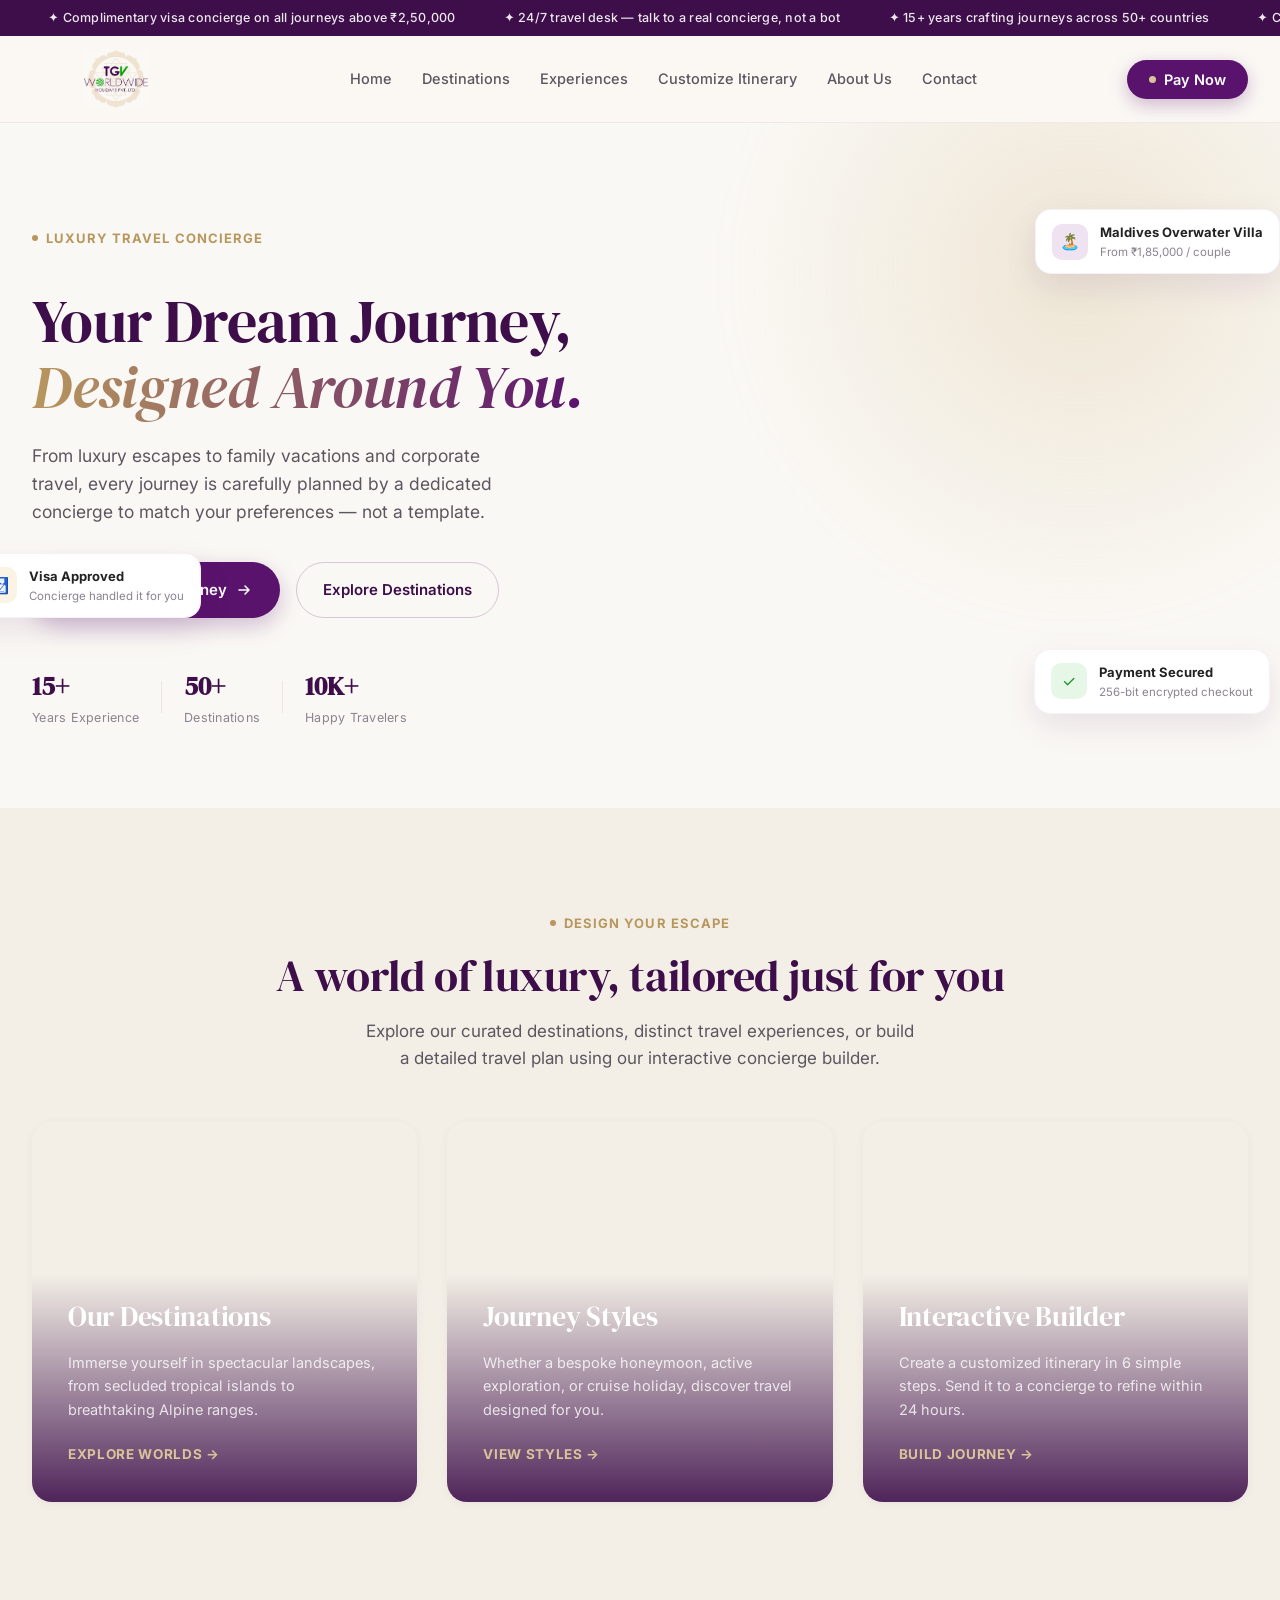
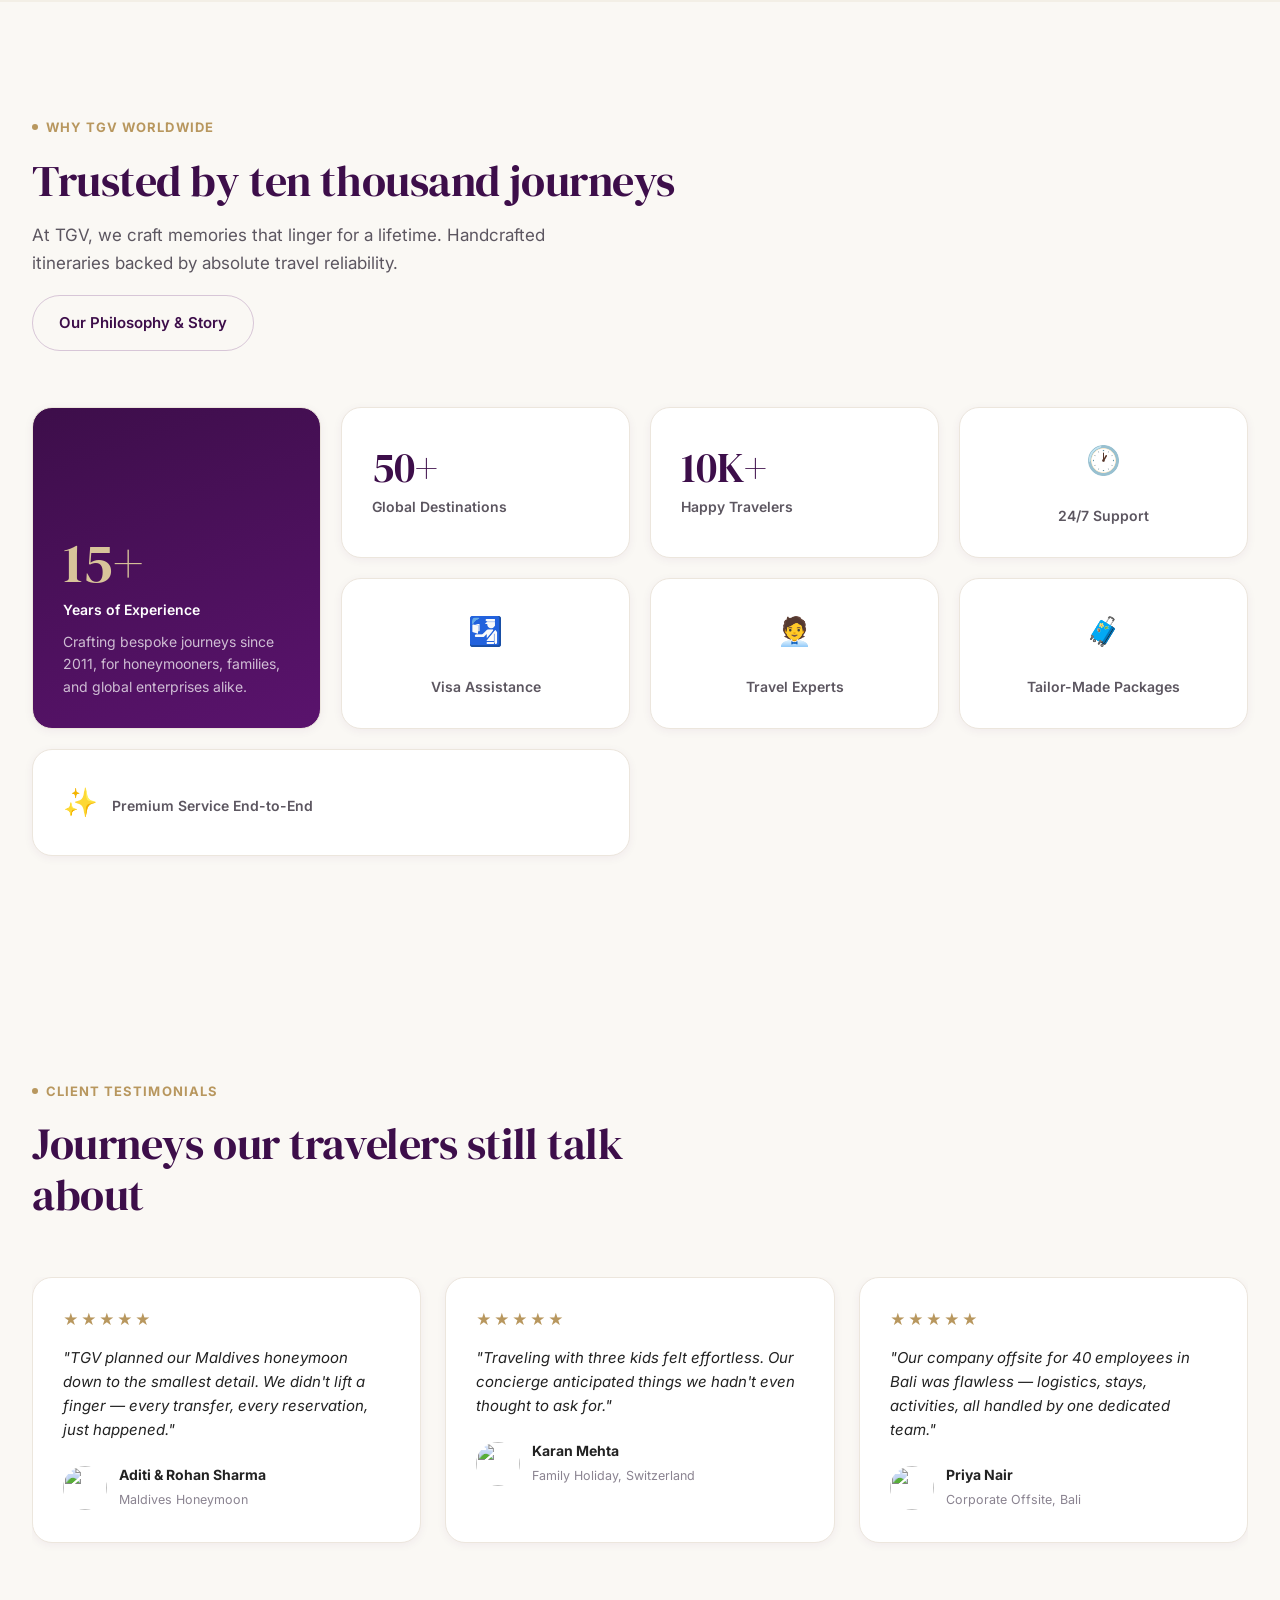
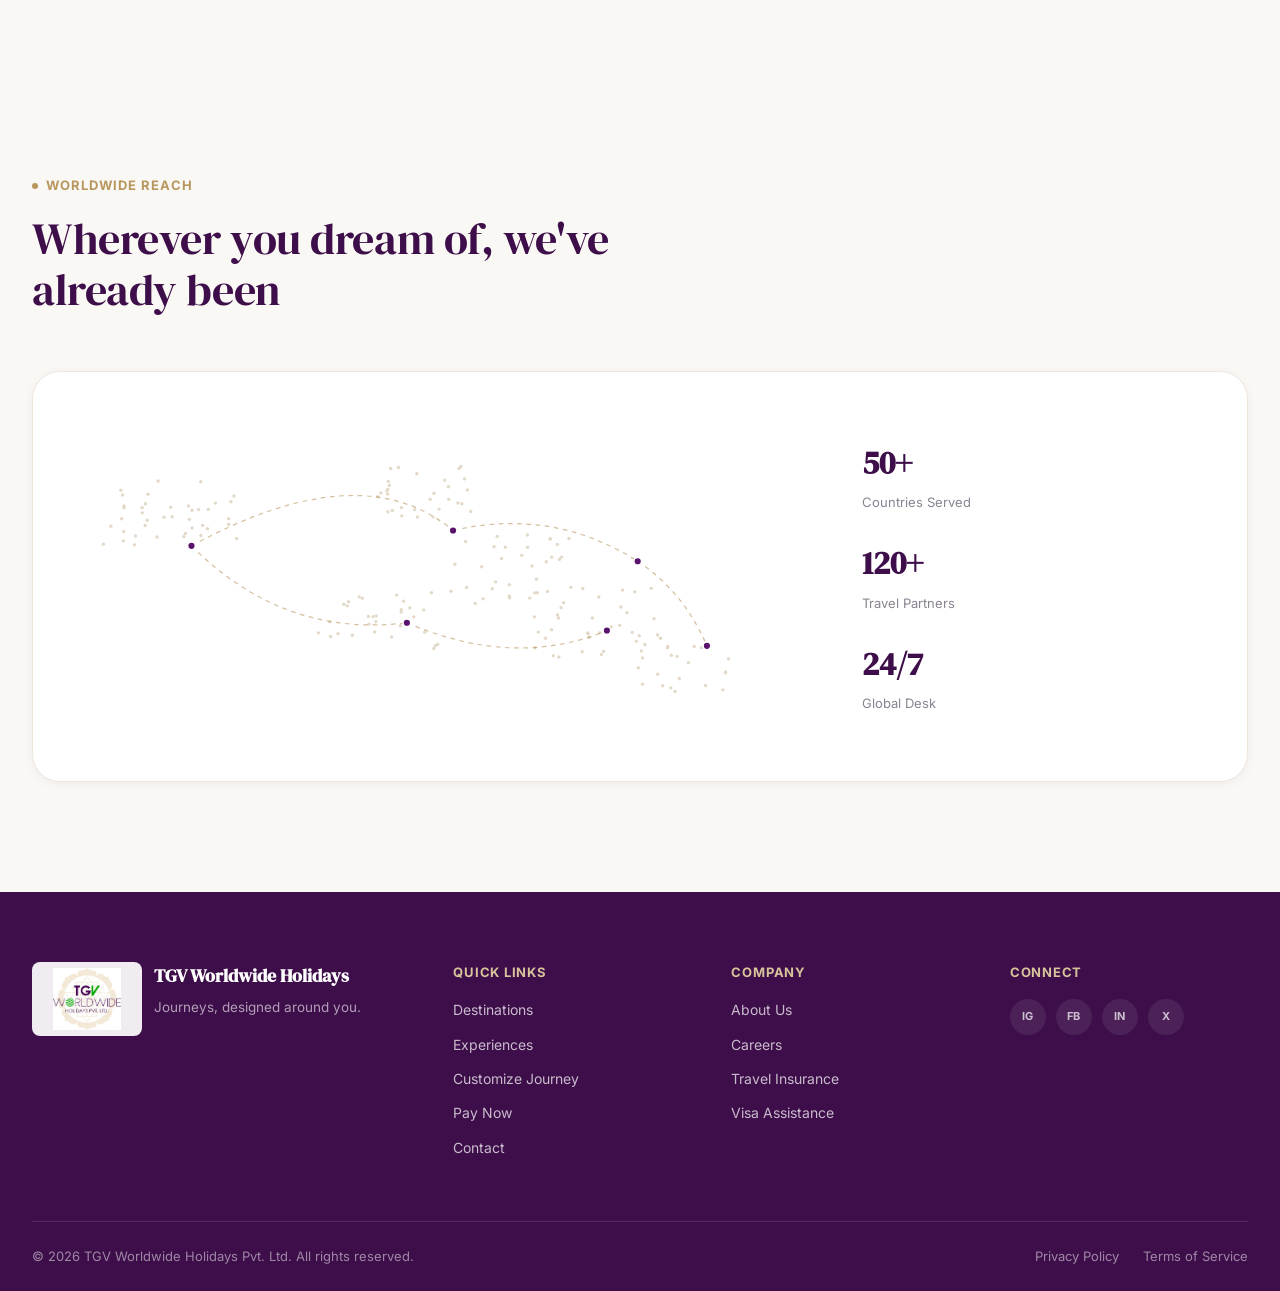
==== commit 95b71380: "Update index.html" ====
--- a/index.html
+++ b/index.html
@@ -26,17 +26,17 @@
 <!-- ============ NAVIGATION ============ -->
 <header class="nav" id="nav">
   <div class="nav-inner">
-    <a href="#home" class="brand">
+    <a href="index.html" class="brand">
       <img class="brand-logo" src="tgv-logo.jpeg" alt="TGV Worldwide Holidays Pvt. Ltd.">
     </a>
 
     <nav class="nav-links" id="navLinks">
-      <a href="#home">Home</a>
-      <a href="#destinations">Destinations</a>
-      <a href="#experiences">Experiences</a>
-      <a href="#customize">Customize Journey</a>
-      <a href="#about">About Us</a>
-      <a href="#contact">Contact</a>
+      <a href="index.html" class="active">Home</a>
+      <a href="destinations.html">Destinations</a>
+      <a href="experiences.html">Experiences</a>
+      <a href="customize.html">Customize Itinerary</a>
+      <a href="about.html">About Us</a>
+      <a href="contact.html">Contact</a>
     </nav>
 
     <div class="nav-right">
@@ -68,11 +68,11 @@
         planned by a dedicated concierge to match your preferences — not a template.
       </p>
       <div class="hero-actions">
-        <a href="#customize" class="btn-primary">
+        <a href="customize.html" class="btn-primary">
           Customize My Journey
           <svg width="16" height="16" viewBox="0 0 16 16" fill="none"><path d="M3 8h10M9 4l4 4-4 4" stroke="currentColor" stroke-width="1.6" stroke-linecap="round" stroke-linejoin="round"/></svg>
         </a>
-        <a href="#destinations" class="btn-secondary">Explore Destinations</a>
+        <a href="destinations.html" class="btn-secondary">Explore Destinations</a>
       </div>
 
       <div class="hero-trust">
@@ -84,36 +84,7 @@
       </div>
     </div>
 
-    <div class="hero-right" data-reveal>
-      <div class="dash-card dash-main">
-        <div class="dash-header">
-          <span class="dash-title">Your Journey Dashboard</span>
-          <span class="dash-status">Live</span>
-        </div>
-        <div class="dash-route">
-          <div class="route-point">
-            <span class="route-city">Bengaluru</span>
-            <span class="route-code">BLR</span>
-          </div>
-          <svg class="route-line" width="64" height="16" viewBox="0 0 64 16" fill="none">
-            <path d="M2 8h54" stroke="#D8C49A" stroke-width="1.5" stroke-dasharray="3 3"/>
-            <path d="M50 3l8 5-8 5" stroke="#5A136D" stroke-width="1.5" stroke-linecap="round" stroke-linejoin="round"/>
-          </svg>
-          <div class="route-point align-right">
-            <span class="route-city">Maldives</span>
-            <span class="route-code">MLE</span>
-          </div>
-        </div>
-        <div class="dash-meta">
-          <div class="dash-meta-item"><span>Dates</span><strong>14 – 21 Nov</strong></div>
-          <div class="dash-meta-item"><span>Travelers</span><strong>2 Adults</strong></div>
-          <div class="dash-meta-item"><span>Style</span><strong>Honeymoon</strong></div>
-        </div>
-        <div class="dash-progress">
-          <div class="dash-progress-bar"><span style="width:70%"></span></div>
-          <span class="dash-progress-label">Itinerary 70% personalized</span>
-        </div>
-      </div>
+ 
 
       <div class="float-card float-card-1">
         <div class="float-icon" style="background:#EFE3F2;color:#5A136D">🏝️</div>
@@ -131,275 +102,54 @@
   </div>
 </section>
 
-<!-- ============ EXPERIENCES ============ -->
-<section class="section experiences" id="experiences">
+<!-- ============ DISCOVER TEASERS ============ -->
+<section class="teaser-section">
   <div class="section-inner">
-    <div class="section-head" data-reveal>
-      <span class="eyebrow"><span class="eyebrow-dot"></span>Travel Experiences</span>
-      <h2 class="section-title">A journey style for every traveler</h2>
-      <p class="section-sub">Every experience is hand-curated by our travel consultants — never auto-generated, always personal.</p>
-    </div>
-
-    <div class="exp-grid" data-reveal>
-      <article class="exp-card">
-        <div class="exp-img" style="background-image:url('https://images.unsplash.com/photo-1505228395891-9a51e7e86bf6?q=80&w=900&auto=format&fit=crop')"></div>
-        <div class="exp-icon">💍</div>
-        <h3>Luxury Honeymoon</h3>
-        <p>Private villas, candlelit dinners, and intimate experiences for the two of you.</p>
-        <a href="#" class="exp-link">Explore <svg width="13" height="13" viewBox="0 0 16 16" fill="none"><path d="M3 8h10M9 4l4 4-4 4" stroke="currentColor" stroke-width="1.6" stroke-linecap="round" stroke-linejoin="round"/></svg></a>
+    <div class="section-head" style="max-width:800px; margin: 0 auto 50px; text-align: center;">
+      <span class="eyebrow" style="justify-content: center;"><span class="eyebrow-dot"></span>Design Your Escape</span>
+      <h2 class="section-title">A world of luxury, tailored just for you</h2>
+      <p class="section-sub" style="margin: 0 auto;">Explore our curated destinations, distinct travel experiences, or build a detailed travel plan using our interactive concierge builder.</p>
+    </div>
+
+    <div class="teaser-grid">
+      <article class="teaser-card" style="background-image:url('https://images.unsplash.com/photo-1507525428034-b723cf961d3e?q=80&w=900&auto=format&fit=crop')">
+        <div class="teaser-overlay"></div>
+        <div class="teaser-content">
+          <h3>Our Destinations</h3>
+          <p>Immerse yourself in spectacular landscapes, from secluded tropical islands to breathtaking Alpine ranges.</p>
+          <a href="destinations.html" class="btn-teaser">Explore Worlds →</a>
+        </div>
       </article>
 
-      <article class="exp-card">
-        <div class="exp-img" style="background-image:url('https://images.unsplash.com/photo-1602002418082-dd4a8c54e2f5?q=80&w=900&auto=format&fit=crop')"></div>
-        <div class="exp-icon">👨‍👩‍👧‍👦</div>
-        <h3>Family Holidays</h3>
-        <p>Kid-friendly stays, flexible itineraries, and experiences for every age.</p>
-        <a href="#" class="exp-link">Explore <svg width="13" height="13" viewBox="0 0 16 16" fill="none"><path d="M3 8h10M9 4l4 4-4 4" stroke="currentColor" stroke-width="1.6" stroke-linecap="round" stroke-linejoin="round"/></svg></a>
+      <article class="teaser-card" style="background-image:url('https://images.unsplash.com/photo-1544644181-1484b3fdfc62?q=80&w=900&auto=format&fit=crop')">
+        <div class="teaser-overlay"></div>
+        <div class="teaser-content">
+          <h3>Journey Styles</h3>
+          <p>Whether a bespoke honeymoon, active exploration, or cruise holiday, discover travel designed for you.</p>
+          <a href="experiences.html" class="btn-teaser">View Styles →</a>
+        </div>
       </article>
 
-      <article class="exp-card">
-        <div class="exp-img" style="background-image:url('https://images.unsplash.com/photo-1551632811-561732d1e306?q=80&w=900&auto=format&fit=crop')"></div>
-        <div class="exp-icon">🧭</div>
-        <h3>Adventure Tours</h3>
-        <p>Trekking, diving, and off-the-grid escapes for thrill-seeking travelers.</p>
-        <a href="#" class="exp-link">Explore <svg width="13" height="13" viewBox="0 0 16 16" fill="none"><path d="M3 8h10M9 4l4 4-4 4" stroke="currentColor" stroke-width="1.6" stroke-linecap="round" stroke-linejoin="round"/></svg></a>
+      <article class="teaser-card" style="background-image:url('https://images.unsplash.com/photo-1488646953014-85cb44e25828?q=80&w=900&auto=format&fit=crop')">
+        <div class="teaser-overlay"></div>
+        <div class="teaser-content">
+          <h3>Interactive Builder</h3>
+          <p>Create a customized itinerary in 6 simple steps. Send it to a concierge to refine within 24 hours.</p>
+          <a href="customize.html" class="btn-teaser">Build Journey →</a>
+        </div>
       </article>
-
-      <article class="exp-card">
-        <div class="exp-img" style="background-image:url('https://images.unsplash.com/photo-1599640842225-85d111c60e6b?q=80&w=900&auto=format&fit=crop')"></div>
-        <div class="exp-icon">🚢</div>
-        <h3>Cruise Holidays</h3>
-        <p>Premium cabins and curated shore excursions across the world's finest cruise lines.</p>
-        <a href="#" class="exp-link">Explore <svg width="13" height="13" viewBox="0 0 16 16" fill="none"><path d="M3 8h10M9 4l4 4-4 4" stroke="currentColor" stroke-width="1.6" stroke-linecap="round" stroke-linejoin="round"/></svg></a>
-      </article>
-
-      <article class="exp-card">
-        <div class="exp-img" style="background-image:url('https://images.unsplash.com/photo-1497366216548-37526070297c?q=80&w=900&auto=format&fit=crop')"></div>
-        <div class="exp-icon">💼</div>
-        <h3>Corporate Travel</h3>
-        <p>Seamless logistics, premium stays, and dedicated support for business trips.</p>
-        <a href="#" class="exp-link">Explore <svg width="13" height="13" viewBox="0 0 16 16" fill="none"><path d="M3 8h10M9 4l4 4-4 4" stroke="currentColor" stroke-width="1.6" stroke-linecap="round" stroke-linejoin="round"/></svg></a>
-      </article>
-
-      <article class="exp-card">
-        <div class="exp-img" style="background-image:url('https://images.unsplash.com/photo-1539635278303-d4002c07eae3?q=80&w=900&auto=format&fit=crop')"></div>
-        <div class="exp-icon">🧑‍🤝‍🧑</div>
-        <h3>Group Travel</h3>
-        <p>Coordinated itineraries for friends, communities, and celebrations abroad.</p>
-        <a href="#" class="exp-link">Explore <svg width="13" height="13" viewBox="0 0 16 16" fill="none"><path d="M3 8h10M9 4l4 4-4 4" stroke="currentColor" stroke-width="1.6" stroke-linecap="round" stroke-linejoin="round"/></svg></a>
-      </article>
     </div>
   </div>
 </section>
 
-<!-- ============ CUSTOMIZE JOURNEY (Hero feature) ============ -->
-<section class="section customize" id="customize">
-  <div class="customize-bg"></div>
-  <div class="section-inner">
-    <div class="section-head light" data-reveal>
-      <span class="eyebrow eyebrow-light"><span class="eyebrow-dot"></span>The TGV Journey Builder</span>
-      <h2 class="section-title">Build a journey that's entirely yours</h2>
-      <p class="section-sub">Six simple steps. One personalized plan, prepared by a real travel consultant — not an algorithm.</p>
-    </div>
-
-    <div class="builder" data-reveal>
-      <div class="builder-steps" id="builderSteps">
-        <button class="b-step active" data-step="1">
-          <span class="b-num">01</span>
-          <span class="b-label">Destination</span>
-        </button>
-        <button class="b-step" data-step="2">
-          <span class="b-num">02</span>
-          <span class="b-label">Travel Dates</span>
-        </button>
-        <button class="b-step" data-step="3">
-          <span class="b-num">03</span>
-          <span class="b-label">Budget</span>
-        </button>
-        <button class="b-step" data-step="4">
-          <span class="b-num">04</span>
-          <span class="b-label">Travel Style</span>
-        </button>
-        <button class="b-step" data-step="5">
-          <span class="b-num">05</span>
-          <span class="b-label">Experiences</span>
-        </button>
-        <button class="b-step" data-step="6">
-          <span class="b-num">06</span>
-          <span class="b-label">Your Plan</span>
-        </button>
-        <div class="b-track"><span class="b-track-fill" id="trackFill"></span></div>
-      </div>
-
-      <div class="builder-panel">
-        <!-- Step 1 -->
-        <div class="b-pane active" data-pane="1">
-          <h3>Where would you like to go?</h3>
-          <p class="b-hint">Pick a destination, or tell us a vibe and we'll suggest one.</p>
-          <div class="chip-grid">
-            <button class="chip active" data-dest="Maldives">🏝️ Maldives</button>
-            <button class="chip" data-dest="Switzerland">🏔️ Switzerland</button>
-            <button class="chip" data-dest="Japan">⛩️ Japan</button>
-            <button class="chip" data-dest="Italy">🍷 Italy</button>
-            <button class="chip" data-dest="Dubai">🏙️ Dubai</button>
-            <button class="chip" data-dest="Bali">🌴 Bali</button>
-            <button class="chip" data-dest="Turkey">🕌 Turkey</button>
-            <button class="chip" data-dest="Greece">🏛️ Greece</button>
-          </div>
-        </div>
-
-        <!-- Step 2 -->
-        <div class="b-pane" data-pane="2">
-          <h3>When are you traveling?</h3>
-          <p class="b-hint">Select your departure and return dates.</p>
-          <div class="date-row">
-            <label class="date-field">
-              <span>Departure</span>
-              <input type="date" id="dateStart" value="2026-11-14">
-            </label>
-            <label class="date-field">
-              <span>Return</span>
-              <input type="date" id="dateEnd" value="2026-11-21">
-            </label>
-          </div>
-          <div class="trip-length" id="tripLength">7 nights · Peak season</div>
-        </div>
-
-        <!-- Step 3 -->
-        <div class="b-pane" data-pane="3">
-          <h3>What's your budget?</h3>
-          <p class="b-hint">Drag to set a comfortable range — we'll match packages to fit.</p>
-          <div class="budget-display">₹<span id="budgetVal">2,50,000</span> <small>per couple</small></div>
-          <input type="range" id="budgetSlider" min="80000" max="800000" step="10000" value="250000">
-          <div class="budget-labels"><span>₹80K</span><span>₹8L+</span></div>
-        </div>
-
-        <!-- Step 4 -->
-        <div class="b-pane" data-pane="4">
-          <h3>What's your travel style?</h3>
-          <p class="b-hint">This shapes the pace and tone of your itinerary.</p>
-          <div class="style-grid">
-            <button class="style-card active" data-style="Relaxed Luxury">
-              <span class="sc-emoji">🛋️</span><strong>Relaxed Luxury</strong><small>Slow mornings, premium comfort</small>
-            </button>
-            <button class="style-card" data-style="Adventure">
-              <span class="sc-emoji">⛰️</span><strong>Adventure</strong><small>Active days, real exploration</small>
-            </button>
-            <button class="style-card" data-style="Romantic">
-              <span class="sc-emoji">🥂</span><strong>Romantic</strong><small>Intimate, candlelit, private</small>
-            </button>
-            <button class="style-card" data-style="Cultural">
-              <span class="sc-emoji">🏺</span><strong>Cultural</strong><small>Heritage, food, local life</small>
-            </button>
-          </div>
-        </div>
-
-        <!-- Step 5 -->
-        <div class="b-pane" data-pane="5">
-          <h3>Add experiences</h3>
-          <p class="b-hint">Select extras to enrich your itinerary.</p>
-          <div class="exp-toggle-grid">
-            <label class="exp-toggle"><input type="checkbox" checked><span>Private airport transfers</span></label>
-            <label class="exp-toggle"><input type="checkbox" checked><span>Candlelight dinner</span></label>
-            <label class="exp-toggle"><input type="checkbox"><span>Spa & wellness package</span></label>
-            <label class="exp-toggle"><input type="checkbox"><span>Sunset yacht cruise</span></label>
-            <label class="exp-toggle"><input type="checkbox"><span>Local guided excursion</span></label>
-            <label class="exp-toggle"><input type="checkbox"><span>Travel insurance</span></label>
-          </div>
-        </div>
-
-        <!-- Step 6 -->
-        <div class="b-pane" data-pane="6">
-          <h3>Your personalized plan</h3>
-          <p class="b-hint">Here's a preview — your concierge will refine this within 24 hours.</p>
-          <div class="plan-summary" id="planSummary"></div>
-        </div>
-
-        <div class="builder-nav">
-          <button class="btn-ghost" id="bPrev" disabled>Back</button>
-          <button class="btn-primary" id="bNext">Continue
-            <svg width="16" height="16" viewBox="0 0 16 16" fill="none"><path d="M3 8h10M9 4l4 4-4 4" stroke="currentColor" stroke-width="1.6" stroke-linecap="round" stroke-linejoin="round"/></svg>
-          </button>
-        </div>
-      </div>
-    </div>
-  </div>
-</section>
-
-<!-- ============ DESTINATIONS ============ -->
-<section class="section destinations" id="destinations">
-  <div class="section-inner">
-    <div class="section-head" data-reveal>
-      <span class="eyebrow"><span class="eyebrow-dot"></span>Popular Destinations</span>
-      <h2 class="section-title">Where the journey could begin</h2>
-      <p class="section-sub">Hand-picked by our consultants — swipe to explore more.</p>
-    </div>
-  </div>
-
-  <div class="dest-carousel" data-reveal>
-    <div class="dest-track" id="destTrack">
-      <article class="dest-card" style="background-image:url('https://images.unsplash.com/photo-1573843981267-be1999ff37cd?q=80&w=1100&auto=format&fit=crop')">
-        <div class="dest-overlay"></div>
-        <span class="dest-tag">Best for Honeymoon</span>
-        <h3>Maldives</h3>
-        <span class="dest-from">From ₹1,45,000</span>
-      </article>
-      <article class="dest-card" style="background-image:url('https://images.unsplash.com/photo-1530122037265-a5f1f91d3b99?q=80&w=1100&auto=format&fit=crop')">
-        <div class="dest-overlay"></div>
-        <span class="dest-tag">Best for Scenery</span>
-        <h3>Switzerland</h3>
-        <span class="dest-from">From ₹1,85,000</span>
-      </article>
-      <article class="dest-card" style="background-image:url('https://images.unsplash.com/photo-1545569341-9eb8b30979d9?q=80&w=1100&auto=format&fit=crop')">
-        <div class="dest-overlay"></div>
-        <span class="dest-tag">Best for Culture</span>
-        <h3>Japan</h3>
-        <span class="dest-from">From ₹1,65,000</span>
-      </article>
-      <article class="dest-card" style="background-image:url('https://images.unsplash.com/photo-1533104816931-20fa691ff6ca?q=80&w=1100&auto=format&fit=crop')">
-        <div class="dest-overlay"></div>
-        <span class="dest-tag">Best for Food & Wine</span>
-        <h3>Italy</h3>
-        <span class="dest-from">From ₹1,55,000</span>
-      </article>
-      <article class="dest-card" style="background-image:url('https://images.unsplash.com/photo-1512453979798-5ea266f8880c?q=80&w=1100&auto=format&fit=crop')">
-        <div class="dest-overlay"></div>
-        <span class="dest-tag">Best for Skyline</span>
-        <h3>Dubai</h3>
-        <span class="dest-from">From ₹95,000</span>
-      </article>
-      <article class="dest-card" style="background-image:url('https://images.unsplash.com/photo-1537996194471-e657df975ab4?q=80&w=1100&auto=format&fit=crop')">
-        <div class="dest-overlay"></div>
-        <span class="dest-tag">Best for Nature</span>
-        <h3>Bali</h3>
-        <span class="dest-from">From ₹85,000</span>
-      </article>
-      <article class="dest-card" style="background-image:url('https://images.unsplash.com/photo-1524231757912-21f4fe3a7200?q=80&w=1100&auto=format&fit=crop')">
-        <div class="dest-overlay"></div>
-        <span class="dest-tag">Best for History</span>
-        <h3>Turkey</h3>
-        <span class="dest-from">From ₹90,000</span>
-      </article>
-      <article class="dest-card" style="background-image:url('https://images.unsplash.com/photo-1503152394-c571994fd383?q=80&w=1100&auto=format&fit=crop')">
-        <div class="dest-overlay"></div>
-        <span class="dest-tag">Best for Islands</span>
-        <h3>Greece</h3>
-        <span class="dest-from">From ₹1,10,000</span>
-      </article>
-    </div>
-    <div class="dest-controls">
-      <button id="destPrev" aria-label="Previous"><svg width="18" height="18" viewBox="0 0 16 16" fill="none"><path d="M10 3L5 8l5 5" stroke="currentColor" stroke-width="1.6" stroke-linecap="round" stroke-linejoin="round"/></svg></button>
-      <button id="destNext" aria-label="Next"><svg width="18" height="18" viewBox="0 0 16 16" fill="none"><path d="M6 3l5 5-5 5" stroke="currentColor" stroke-width="1.6" stroke-linecap="round" stroke-linejoin="round"/></svg></button>
-    </div>
-  </div>
-</section>
-
 <!-- ============ WHY TGV (Bento) ============ -->
-<section class="section why" id="about">
+<section class="section why">
   <div class="section-inner">
     <div class="section-head" data-reveal>
       <span class="eyebrow"><span class="eyebrow-dot"></span>Why TGV Worldwide</span>
       <h2 class="section-title">Trusted by ten thousand journeys</h2>
+      <p class="section-sub">At TGV, we craft memories that linger for a lifetime. Handcrafted itineraries backed by absolute travel reliability.</p>
+      <a href="about.html" class="btn-secondary" style="margin-top: 18px;">Our Philosophy & Story</a>
     </div>
 
     <div class="bento" data-reveal>
@@ -435,50 +185,6 @@
       <div class="bento-cell bento-icon-cell wide">
         <span class="bento-icon">✨</span>
         <span class="bento-label">Premium Service End-to-End</span>
-      </div>
-    </div>
-  </div>
-</section>
-
-<!-- ============ HOW IT WORKS ============ -->
-<section class="section how">
-  <div class="section-inner">
-    <div class="section-head" data-reveal>
-      <span class="eyebrow"><span class="eyebrow-dot"></span>How It Works</span>
-      <h2 class="section-title">From idea to itinerary in six steps</h2>
-    </div>
-
-    <div class="timeline" data-reveal>
-      <div class="timeline-line"></div>
-      <div class="t-step">
-        <div class="t-dot">1</div>
-        <h4>Tell Us Your Preferences</h4>
-        <p>Share your dream, dates, and budget with a consultant.</p>
-      </div>
-      <div class="t-step">
-        <div class="t-dot">2</div>
-        <h4>Customize Your Journey</h4>
-        <p>Use the Journey Builder to shape every detail.</p>
-      </div>
-      <div class="t-step">
-        <div class="t-dot">3</div>
-        <h4>Receive Travel Plan</h4>
-        <p>Get a personalized itinerary within 24 hours.</p>
-      </div>
-      <div class="t-step">
-        <div class="t-dot">4</div>
-        <h4>Confirm Booking</h4>
-        <p>Review, request edits, and lock in your journey.</p>
-      </div>
-      <div class="t-step">
-        <div class="t-dot">5</div>
-        <h4>Make Payment</h4>
-        <p>Pay securely through our encrypted concierge checkout.</p>
-      </div>
-      <div class="t-step">
-        <div class="t-dot">6</div>
-        <h4>Travel With Confidence</h4>
-        <p>24/7 support from departure to your return home.</p>
       </div>
     </div>
   </div>
@@ -560,42 +266,6 @@
   </div>
 </section>
 
-<!-- ============ CONTACT ============ -->
-<section class="section contact" id="contact">
-  <div class="section-inner">
-    <div class="contact-grid" data-reveal>
-      <div class="contact-info">
-        <span class="eyebrow"><span class="eyebrow-dot"></span>Get In Touch</span>
-        <h2 class="section-title">Let's plan your next journey</h2>
-        <p class="section-sub">Talk to a real travel consultant — available every day, all year.</p>
-
-        <div class="contact-list">
-          <a href="tel:+918012345678" class="contact-item">
-            <span class="ci-icon">📞</span>
-            <div><strong>Call Us</strong><span>+91 80 1234 5678</span></div>
-          </a>
-          <a href="https://wa.me/918012345678" class="contact-item">
-            <span class="ci-icon">💬</span>
-            <div><strong>WhatsApp</strong><span>+91 80 1234 5678</span></div>
-          </a>
-          <a href="mailto:concierge@tgvworldwide.com" class="contact-item">
-            <span class="ci-icon">✉️</span>
-            <div><strong>Email</strong><span>concierge@tgvworldwide.com</span></div>
-          </a>
-          <div class="contact-item">
-            <span class="ci-icon">📍</span>
-            <div><strong>Office</strong><span>UB City, Vittal Mallya Road, Bengaluru 560001</span></div>
-          </div>
-        </div>
-      </div>
-
-      <div class="contact-map">
-        <iframe src="https://maps.google.com/maps?q=UB%20City%20Bengaluru&t=&z=14&ie=UTF8&iwloc=&output=embed" loading="lazy" referrerpolicy="no-referrer-when-downgrade"></iframe>
-      </div>
-    </div>
-  </div>
-</section>
-
 </main>
 
 <!-- ============ FOOTER ============ -->
@@ -612,16 +282,16 @@
 
       <div class="footer-col">
         <h5>Quick Links</h5>
-        <a href="#destinations">Destinations</a>
-        <a href="#experiences">Experiences</a>
-        <a href="#customize">Customize Journey</a>
+        <a href="destinations.html">Destinations</a>
+        <a href="experiences.html">Experiences</a>
+        <a href="customize.html">Customize Journey</a>
         <a href="#" id="footerPayLink">Pay Now</a>
-        <a href="#contact">Contact</a>
+        <a href="contact.html">Contact</a>
       </div>
 
       <div class="footer-col">
         <h5>Company</h5>
-        <a href="#about">About Us</a>
+        <a href="about.html">About Us</a>
         <a href="#">Careers</a>
         <a href="#">Travel Insurance</a>
         <a href="#">Visa Assistance</a>
@@ -651,7 +321,7 @@
     <button class="pay-close" id="payClose" aria-label="Close">✕</button>
 
     <div class="pay-grid">
-      <!-- LEFT: Summary / Boarding-pass style card -->
+      <!-- LEFT: Summary -->
       <div class="pay-summary">
         <span class="pay-summary-label">Booking Summary</span>
         <div class="ticket-card" id="ticketCard">
@@ -753,7 +423,6 @@
           <div class="upi-qr-box">
             <svg viewBox="0 0 132 132" width="132" height="132">
               <rect width="132" height="132" fill="white"/>
-              <!-- corner finder patterns -->
               <g fill="#1A0E1F">
                 <rect x="8" y="8" width="28" height="28"/>
                 <rect x="96" y="8" width="28" height="28"/>
@@ -769,12 +438,10 @@
                 <rect x="107" y="19" width="6" height="6"/>
                 <rect x="19" y="107" width="6" height="6"/>
               </g>
-              <!-- timing lines -->
               <g fill="#1A0E1F">
                 <rect x="40" y="14" width="5" height="5"/><rect x="50" y="14" width="5" height="5"/><rect x="62" y="14" width="5" height="5"/><rect x="74" y="14" width="5" height="5"/><rect x="84" y="14" width="5" height="5"/>
                 <rect x="14" y="40" width="5" height="5"/><rect x="14" y="52" width="5" height="5"/><rect x="14" y="64" width="5" height="5"/><rect x="14" y="76" width="5" height="5"/><rect x="14" y="86" width="5" height="5"/>
               </g>
-              <!-- data modules (decorative, deterministic pattern) -->
               <g fill="#1A0E1F">
                 <rect x="44" y="28" width="6" height="6"/><rect x="58" y="28" width="6" height="6"/><rect x="74" y="28" width="6" height="6"/><rect x="90" y="34" width="6" height="6"/>
                 <rect x="40" y="42" width="6" height="6"/><rect x="52" y="42" width="6" height="6"/><rect x="68" y="46" width="6" height="6"/><rect x="84" y="42" width="6" height="6"/><rect x="98" y="48" width="6" height="6"/>
@@ -785,7 +452,6 @@
                 <rect x="50" y="110" width="6" height="6"/><rect x="64" y="112" width="6" height="6"/><rect x="80" y="110" width="6" height="6"/><rect x="96" y="114" width="6" height="6"/><rect x="110" y="110" width="6" height="6"/>
                 <rect x="110" y="50" width="6" height="6"/><rect x="110" y="64" width="6" height="6"/><rect x="110" y="78" width="6" height="6"/><rect x="110" y="92" width="6" height="6"/>
               </g>
-              <!-- center logo mark -->
               <rect x="56" y="56" width="20" height="20" rx="4" fill="white"/>
               <rect x="56" y="56" width="20" height="20" rx="4" fill="none" stroke="#5A136D" stroke-width="1.5"/>
               <path d="M62 66 L66 70 L74 60" stroke="#5A136D" stroke-width="2" fill="none" stroke-linecap="round" stroke-linejoin="round"/>
@@ -796,7 +462,7 @@
             <span>UPI ID</span>
             <input type="text" id="upiId" placeholder="yourname@upi" autocomplete="off">
           </label>
-          <button class="btn-primary pay-submit" id="upiSubmitBtn">
+          <button type="button" class="btn-primary pay-submit" id="upiSubmitBtn">
             <span>Pay ₹2,50,000 via UPI</span>
           </button>
         </div>
@@ -805,14 +471,14 @@
         <div class="pay-form" id="netForm" style="display:none">
           <p class="upi-hint">Select your bank to continue.</p>
           <div class="bank-grid">
-            <button class="bank-btn">HDFC Bank</button>
-            <button class="bank-btn">ICICI Bank</button>
-            <button class="bank-btn">SBI</button>
-            <button class="bank-btn">Axis Bank</button>
-            <button class="bank-btn">Kotak Bank</button>
-            <button class="bank-btn">Other Banks</button>
-          </div>
-          <button class="btn-primary pay-submit" id="netSubmitBtn">
+            <button type="button" class="bank-btn">HDFC Bank</button>
+            <button type="button" class="bank-btn">ICICI Bank</button>
+            <button type="button" class="bank-btn">SBI</button>
+            <button type="button" class="bank-btn">Axis Bank</button>
+            <button type="button" class="bank-btn">Kotak Bank</button>
+            <button type="button" class="bank-btn">Other Banks</button>
+          </div>
+          <button type="button" class="btn-primary pay-submit" id="netSubmitBtn">
             <span>Continue to Bank</span>
           </button>
         </div>
--- a/styles.css
+++ b/styles.css
@@ -1253,3 +1253,485 @@
   .nav-toggle.open span:nth-child(2) { opacity: 0; }
   .nav-toggle.open span:nth-child(3) { transform: translateY(-7px) rotate(-45deg); }
 }
+
+/* ============================================
+   PAGE-SPECIFIC EXTENSIONS & REDESIGNS
+   ============================================ */
+
+/* --- HOME PAGE TEASER CARDS --- */
+.teaser-section {
+  padding: 100px 0;
+  background: var(--bg-alt);
+}
+.teaser-grid {
+  display: grid;
+  grid-template-columns: repeat(3, 1fr);
+  gap: 30px;
+  margin-top: 40px;
+}
+.teaser-card {
+  position: relative;
+  height: 380px;
+  border-radius: var(--radius);
+  overflow: hidden;
+  box-shadow: var(--shadow-sm);
+  display: flex;
+  flex-direction: column;
+  justify-content: flex-end;
+  padding: 36px;
+  color: white;
+  transition: transform 0.4s var(--ease), box-shadow 0.4s var(--ease);
+}
+.teaser-card:hover {
+  transform: translateY(-8px);
+  box-shadow: var(--shadow-lg);
+}
+.teaser-card .teaser-overlay {
+  position: absolute;
+  inset: 0;
+  background: linear-gradient(180deg, rgba(61,14,74,0) 40%, rgba(61,14,74,0.9) 100%);
+  z-index: 1;
+}
+.teaser-card .teaser-content {
+  position: relative;
+  z-index: 2;
+}
+.teaser-card h3 {
+  color: white;
+  font-size: 28px;
+  margin-bottom: 12px;
+}
+.teaser-card p {
+  font-size: 14.5px;
+  color: rgba(255,255,255,0.8);
+  margin-bottom: 20px;
+}
+.teaser-card .btn-teaser {
+  display: inline-flex;
+  align-items: center;
+  gap: 6px;
+  font-weight: 700;
+  font-size: 13.5px;
+  color: var(--gold);
+  text-transform: uppercase;
+  letter-spacing: 0.05em;
+  transition: gap 0.2s;
+}
+.teaser-card:hover .btn-teaser {
+  gap: 10px;
+}
+
+/* --- DESTINATIONS EXPLORER PAGE --- */
+.destinations-hero {
+  padding: 80px 0 50px;
+  background: linear-gradient(180deg, var(--purple-tint) 0%, var(--bg) 100%);
+  text-align: center;
+}
+.filter-bar {
+  display: flex;
+  flex-direction: column;
+  gap: 24px;
+  margin-bottom: 48px;
+  align-items: center;
+}
+.search-wrapper {
+  position: relative;
+  width: 100%;
+  max-width: 500px;
+}
+.search-wrapper input {
+  width: 100%;
+  padding: 16px 20px 16px 50px;
+  border-radius: 100px;
+  border: 1.5px solid var(--border);
+  font-family: inherit;
+  font-size: 15px;
+  box-shadow: var(--shadow-sm);
+  transition: all 0.3s;
+}
+.search-wrapper input:focus {
+  outline: none;
+  border-color: var(--purple);
+  box-shadow: 0 0 0 4px var(--purple-tint);
+}
+.search-icon {
+  position: absolute;
+  left: 20px;
+  top: 50%;
+  transform: translateY(-50%);
+  font-size: 18px;
+  color: var(--text-mute);
+}
+.tabs-wrapper {
+  display: flex;
+  gap: 10px;
+  flex-wrap: wrap;
+  justify-content: center;
+}
+.tab-btn {
+  padding: 10px 22px;
+  border-radius: 100px;
+  background: var(--card);
+  border: 1.5px solid var(--border);
+  font-weight: 600;
+  font-size: 13.5px;
+  color: var(--text-soft);
+  transition: all 0.25s var(--ease);
+}
+.tab-btn:hover {
+  border-color: var(--purple);
+  color: var(--purple);
+}
+.tab-btn.active {
+  background: var(--purple);
+  color: white;
+  border-color: var(--purple);
+  box-shadow: var(--shadow-sm);
+}
+.dest-grid {
+  display: grid;
+  grid-template-columns: repeat(3, 1fr);
+  gap: 30px;
+  margin-bottom: 80px;
+}
+.dest-grid-card {
+  background: var(--card);
+  border-radius: var(--radius);
+  overflow: hidden;
+  box-shadow: var(--shadow-sm);
+  border: 1px solid var(--border);
+  transition: transform 0.35s var(--ease), box-shadow 0.35s var(--ease);
+  display: flex;
+  flex-direction: column;
+}
+.dest-grid-card:hover {
+  transform: translateY(-6px);
+  box-shadow: var(--shadow-lg);
+}
+.dest-grid-img {
+  height: 220px;
+  background-size: cover;
+  background-position: center;
+  position: relative;
+}
+.dest-grid-overlay {
+  position: absolute;
+  inset: 0;
+  background: linear-gradient(180deg, rgba(0,0,0,0) 50%, rgba(0,0,0,0.4) 100%);
+}
+.dest-grid-tag {
+  position: absolute;
+  top: 16px;
+  left: 16px;
+  background: rgba(255,255,255,0.92);
+  color: var(--purple-deep);
+  font-size: 11px;
+  font-weight: 700;
+  padding: 5px 12px;
+  border-radius: 100px;
+  text-transform: uppercase;
+}
+.dest-grid-content {
+  padding: 24px;
+  display: flex;
+  flex-direction: column;
+  flex: 1;
+}
+.dest-grid-content h3 {
+  font-size: 24px;
+  margin-bottom: 8px;
+}
+.dest-info-row {
+  display: flex;
+  justify-content: space-between;
+  font-size: 13.5px;
+  color: var(--text-soft);
+  margin-bottom: 16px;
+  padding-bottom: 12px;
+  border-bottom: 1px solid var(--border);
+}
+.dest-info-row strong {
+  color: var(--purple-deep);
+}
+.dest-highlights {
+  font-size: 13.5px;
+  color: var(--text-soft);
+  margin-bottom: 20px;
+  flex: 1;
+}
+.dest-highlights ul {
+  list-style: none;
+  padding-left: 0;
+  display: flex;
+  flex-direction: column;
+  gap: 6px;
+}
+.dest-highlights li {
+  display: flex;
+  align-items: center;
+  gap: 8px;
+}
+.dest-highlights li::before {
+  content: '✦';
+  color: var(--gold-deep);
+  font-size: 12px;
+}
+.dest-grid-content .btn-secondary {
+  width: 100%;
+  justify-content: center;
+}
+
+/* --- EXPERIENCES PAGE --- */
+.exp-hero {
+  padding: 80px 0 50px;
+  background: linear-gradient(180deg, var(--purple-tint) 0%, var(--bg) 100%);
+  text-align: center;
+}
+.exp-detail-grid {
+  display: flex;
+  flex-direction: column;
+  gap: 60px;
+  margin-bottom: 80px;
+}
+.exp-detail-item {
+  display: grid;
+  grid-template-columns: 1.1fr 1fr;
+  gap: 50px;
+  background: var(--card);
+  border-radius: var(--radius-lg);
+  padding: 40px;
+  box-shadow: var(--shadow-sm);
+  border: 1px solid var(--border);
+  align-items: center;
+  transition: transform 0.3s;
+}
+.exp-detail-item:nth-child(even) {
+  grid-template-columns: 1fr 1.1fr;
+}
+.exp-detail-item:hover {
+  transform: translateY(-4px);
+}
+.exp-detail-media {
+  height: 380px;
+  border-radius: var(--radius);
+  background-size: cover;
+  background-position: center;
+  box-shadow: var(--shadow-md);
+}
+.exp-detail-info {
+  display: flex;
+  flex-direction: column;
+  gap: 16px;
+}
+.exp-badge {
+  align-self: flex-start;
+  background: var(--purple-tint);
+  color: var(--purple);
+  padding: 6px 14px;
+  border-radius: 100px;
+  font-weight: 700;
+  font-size: 12.5px;
+}
+.exp-detail-info h2 {
+  font-size: 32px;
+  color: var(--purple-deep);
+}
+.exp-detail-info p {
+  font-size: 15.5px;
+  color: var(--text-soft);
+}
+.inclusions-box {
+  background: var(--bg);
+  border-radius: var(--radius-sm);
+  padding: 20px;
+  border: 1px solid var(--border);
+}
+.inclusions-title {
+  font-weight: 700;
+  font-size: 13.5px;
+  text-transform: uppercase;
+  color: var(--text-soft);
+  margin-bottom: 12px;
+  letter-spacing: 0.05em;
+}
+.inclusions-list {
+  display: grid;
+  grid-template-columns: 1fr 1fr;
+  gap: 8px 16px;
+  list-style: none;
+  padding: 0;
+}
+.inclusions-list li {
+  font-size: 13.5px;
+  color: var(--text);
+  display: flex;
+  align-items: center;
+  gap: 8px;
+}
+.inclusions-list li::before {
+  content: '✓';
+  color: var(--green);
+  font-weight: bold;
+}
+.exp-detail-info .btn-primary {
+  align-self: flex-start;
+  margin-top: 8px;
+}
+
+/* --- ABOUT US PAGE --- */
+.about-hero {
+  padding: 80px 0 50px;
+  background: linear-gradient(180deg, var(--purple-tint) 0%, var(--bg) 100%);
+  text-align: center;
+}
+.team-section {
+  padding: 80px 0;
+  background: var(--card);
+  border-top: 1px solid var(--border);
+}
+.team-grid {
+  display: grid;
+  grid-template-columns: repeat(3, 1fr);
+  gap: 30px;
+  margin-top: 40px;
+}
+.team-member {
+  background: var(--bg);
+  border-radius: var(--radius);
+  padding: 24px;
+  text-align: center;
+  border: 1px solid var(--border);
+  box-shadow: var(--shadow-sm);
+}
+.team-member-img {
+  width: 120px;
+  height: 120px;
+  border-radius: 50%;
+  object-fit: cover;
+  margin: 0 auto 20px;
+  border: 3px solid var(--purple-tint);
+}
+.team-member h4 {
+  font-family: 'Inter';
+  font-weight: 700;
+  font-size: 18px;
+  color: var(--purple-deep);
+  margin-bottom: 4px;
+}
+.team-member span {
+  display: block;
+  font-size: 13px;
+  color: var(--gold-deep);
+  font-weight: 600;
+  text-transform: uppercase;
+  margin-bottom: 12px;
+}
+.team-member p {
+  font-size: 13.5px;
+  color: var(--text-soft);
+  line-height: 1.5;
+}
+
+/* --- CONTACT US PAGE --- */
+.contact-hero {
+  padding: 80px 0 50px;
+  background: linear-gradient(180deg, var(--purple-tint) 0%, var(--bg) 100%);
+  text-align: center;
+}
+.contact-page-grid {
+  display: grid;
+  grid-template-columns: 1fr 1fr;
+  gap: 50px;
+  margin-bottom: 80px;
+}
+.contact-form-card {
+  background: var(--card);
+  border-radius: var(--radius-lg);
+  padding: 44px;
+  border: 1px solid var(--border);
+  box-shadow: var(--shadow-md);
+}
+.contact-form-card h3 {
+  font-size: 28px;
+  margin-bottom: 8px;
+}
+.contact-form-card p {
+  font-size: 14.5px;
+  color: var(--text-soft);
+  margin-bottom: 32px;
+}
+.contact-form {
+  display: flex;
+  flex-direction: column;
+  gap: 20px;
+}
+.contact-form input,
+.contact-form select,
+.contact-form textarea {
+  width: 100%;
+  padding: 14px 16px;
+  border-radius: 12px;
+  border: 1.5px solid var(--border);
+  font-family: inherit;
+  font-size: 14.5px;
+  background: var(--bg);
+  transition: border-color 0.2s, box-shadow 0.2s;
+}
+.contact-form input:focus,
+.contact-form select:focus,
+.contact-form textarea:focus {
+  border-color: var(--purple);
+  outline: none;
+  box-shadow: 0 0 0 4px var(--purple-tint);
+}
+.contact-form textarea {
+  resize: vertical;
+  min-height: 120px;
+}
+.contact-form button[type="submit"] {
+  width: 100%;
+  justify-content: center;
+}
+.form-feedback {
+  padding: 12px 16px;
+  border-radius: 12px;
+  font-size: 14px;
+  display: none;
+}
+.form-feedback.success {
+  display: block;
+  background: var(--green-tint);
+  color: var(--green);
+  border: 1px solid rgba(42,180,58,0.2);
+}
+.form-feedback.error {
+  display: block;
+  background: #FDF2F2;
+  color: #D64545;
+  border: 1px solid rgba(214,69,69,0.2);
+}
+
+/* --- JOURNEY BUILDER PAGE CUSTOMS --- */
+.customize-page-wrap {
+  padding: 60px 0 100px;
+}
+.customize-page-wrap .builder {
+  min-height: 600px;
+}
+
+/* --- RESPONSIVE ADJUSTMENTS FOR NEW PAGES --- */
+@media (max-width: 980px) {
+  .teaser-grid { grid-template-columns: 1fr; }
+  .dest-grid { grid-template-columns: 1fr 1fr; }
+  .exp-detail-item, .exp-detail-item:nth-child(even) { grid-template-columns: 1fr; gap: 30px; }
+  .exp-detail-media { height: 280px; }
+  .team-grid { grid-template-columns: 1fr 1fr; }
+  .contact-page-grid { grid-template-columns: 1fr; }
+}
+
+@media (max-width: 760px) {
+  .dest-grid { grid-template-columns: 1fr; }
+  .team-grid { grid-template-columns: 1fr; }
+  .contact-form-card { padding: 30px 22px; }
+}
+
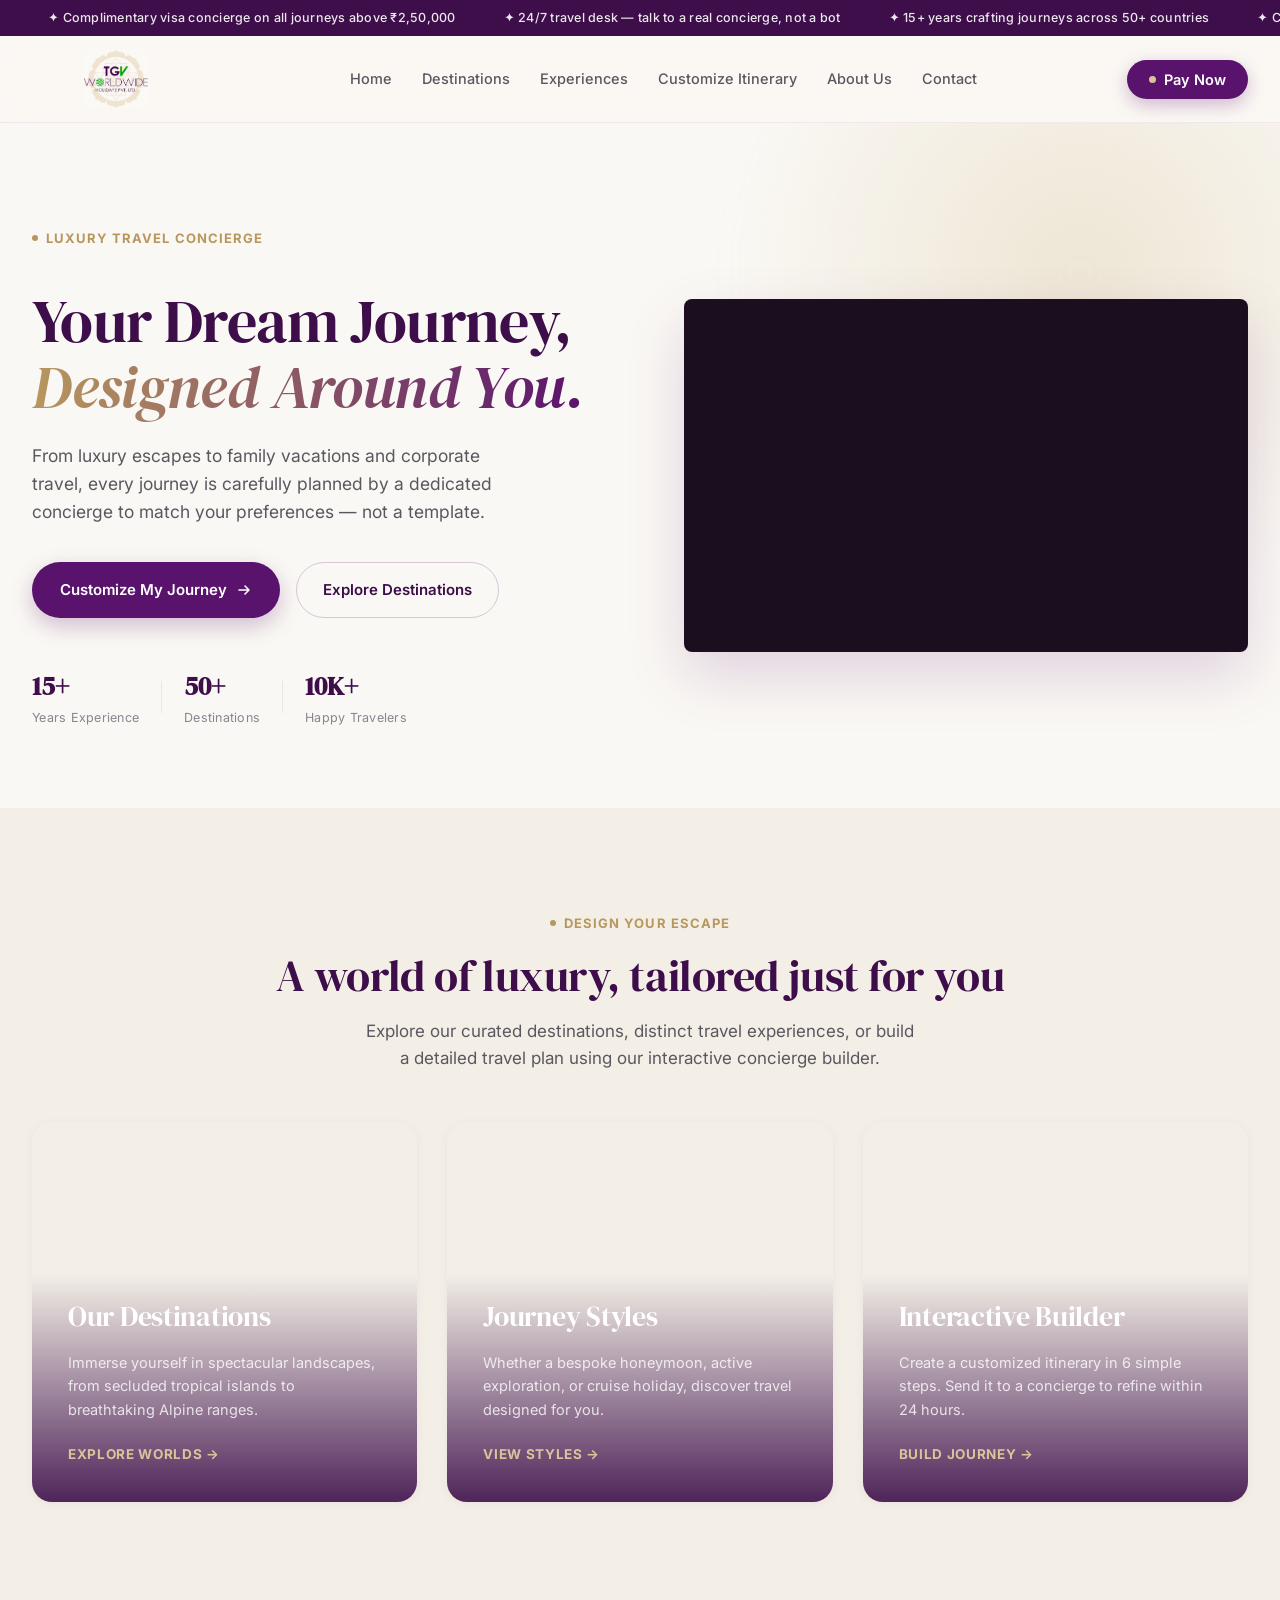
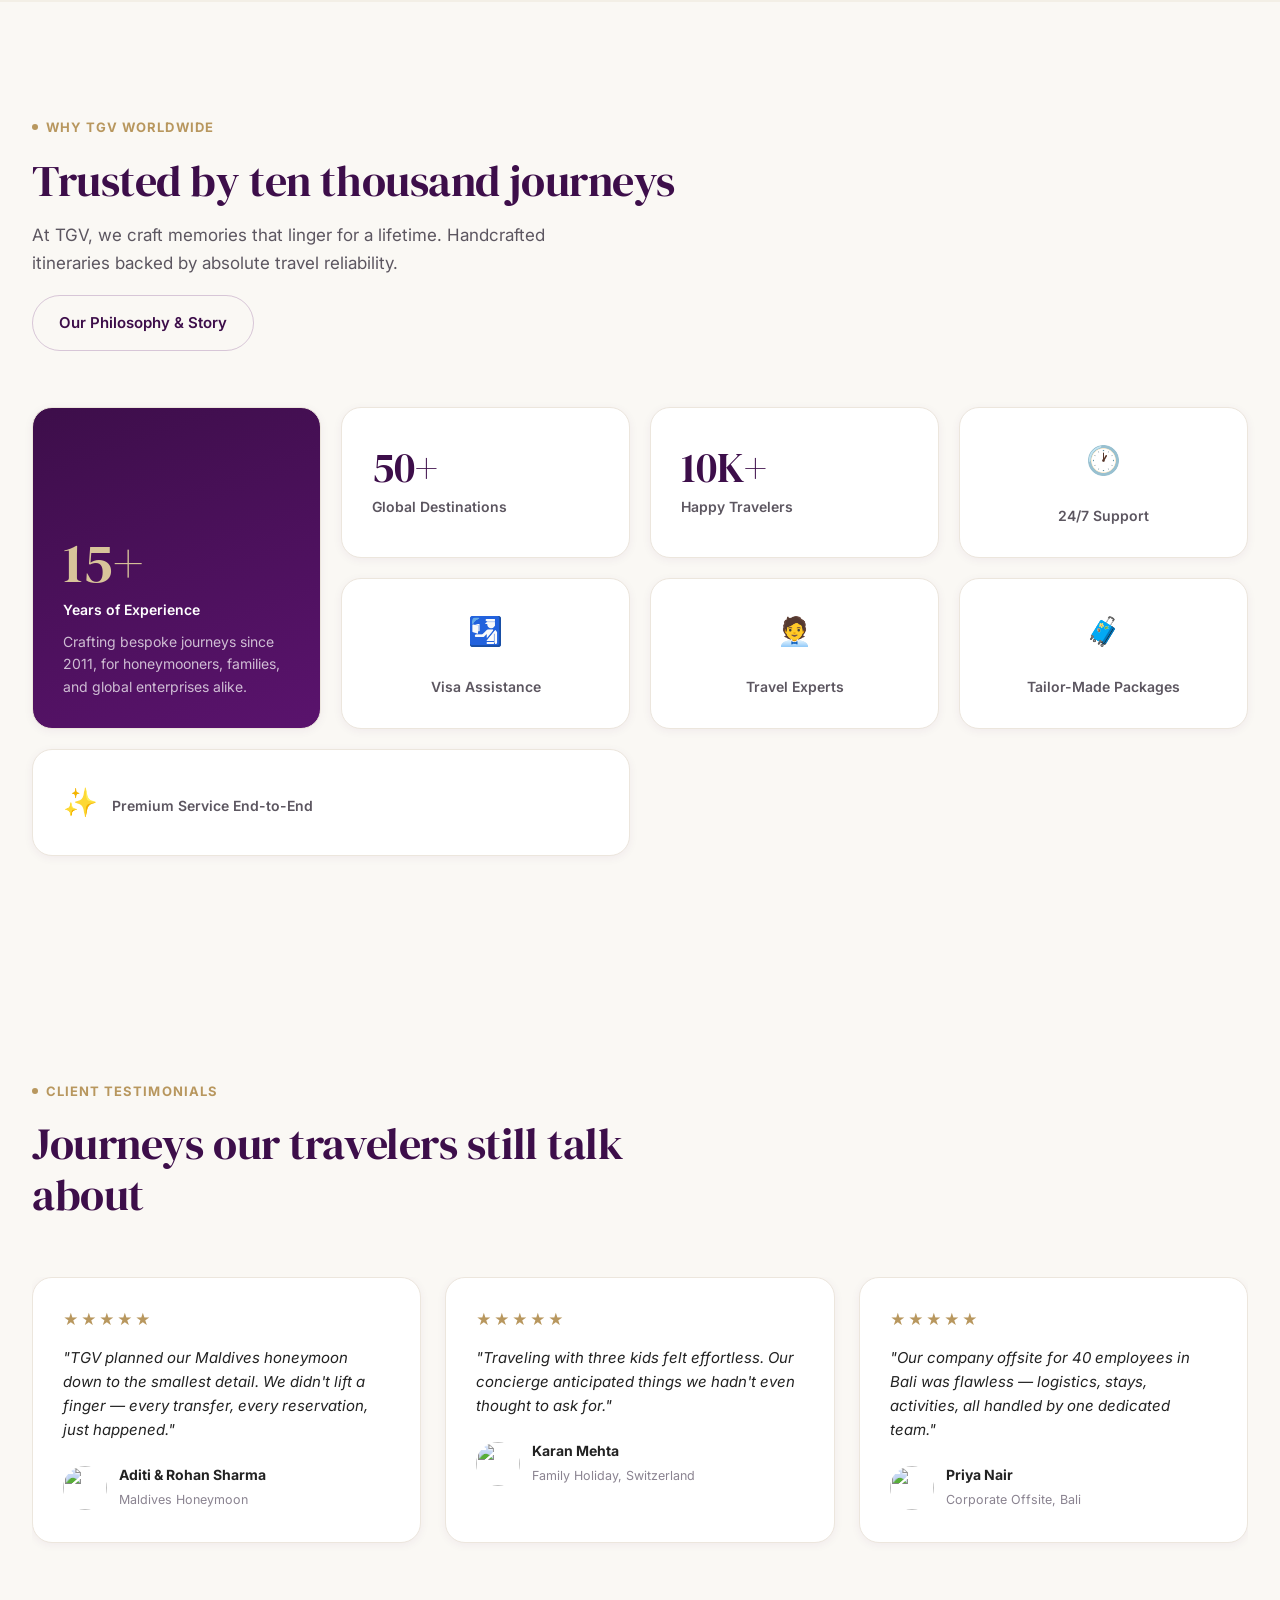
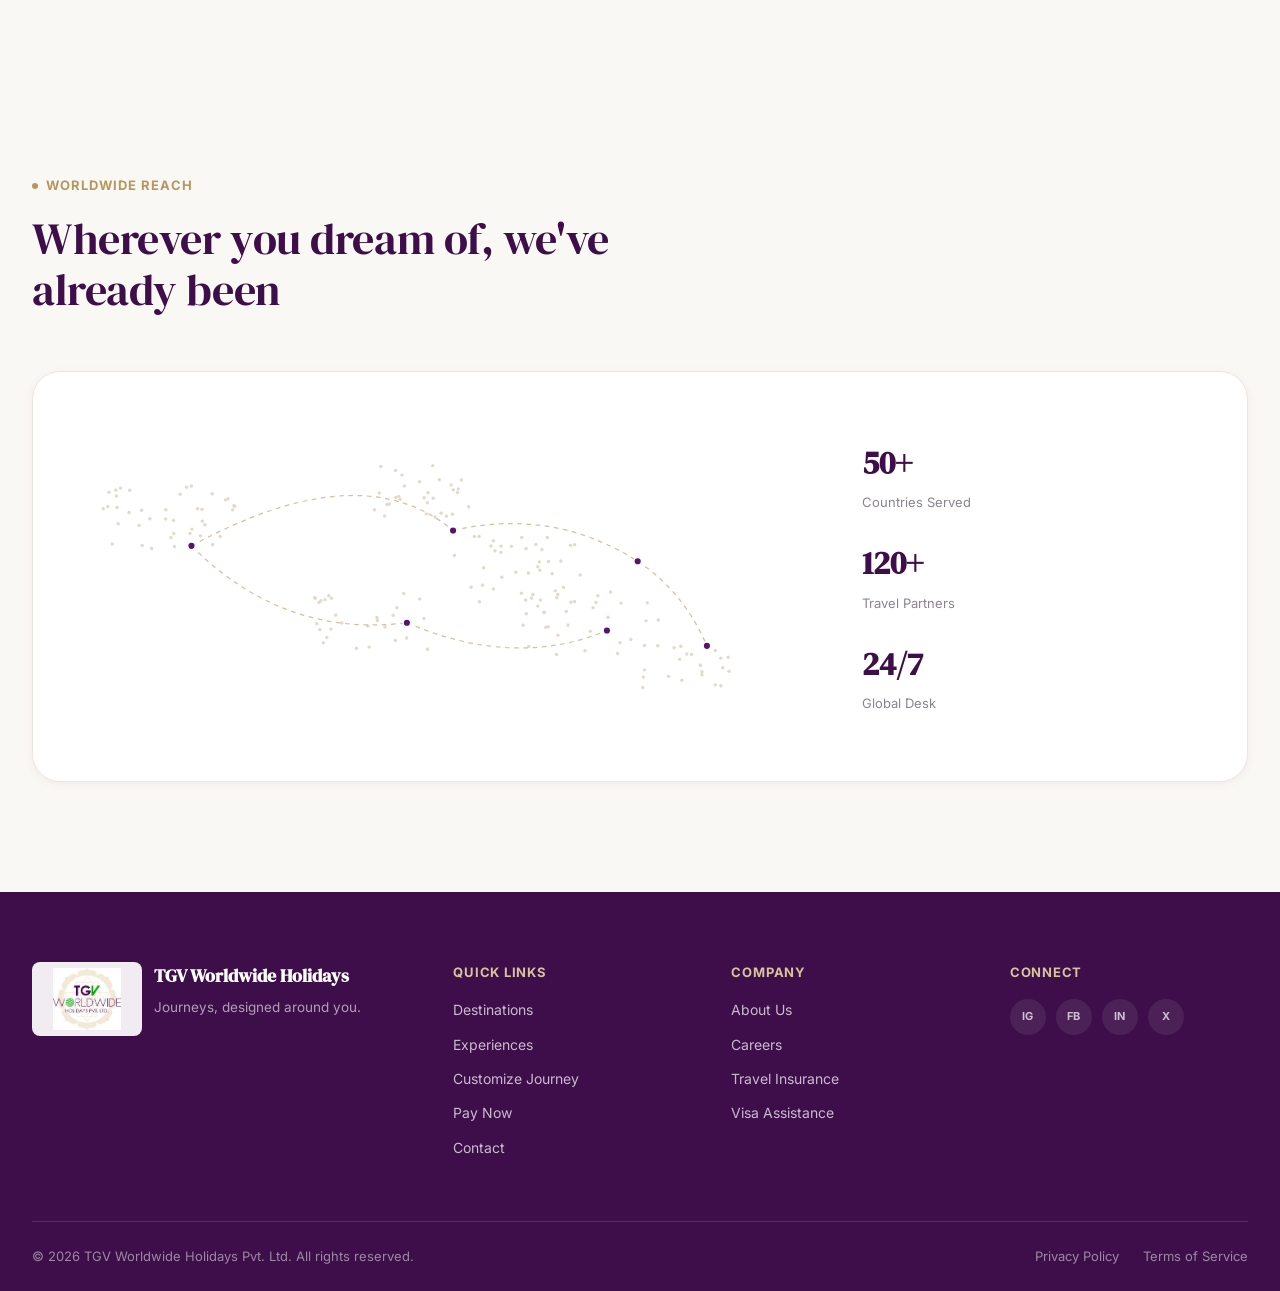
==== commit c65ad6b1: "the change the file" ====
--- a/index.html
+++ b/index.html
@@ -84,19 +84,12 @@
       </div>
     </div>
 
- 
-
-      <div class="float-card float-card-1">
-        <div class="float-icon" style="background:#EFE3F2;color:#5A136D">🏝️</div>
-        <div><strong>Maldives Overwater Villa</strong><span>From ₹1,85,000 / couple</span></div>
-      </div>
-      <div class="float-card float-card-2">
-        <div class="float-icon" style="background:#FBF4E5;color:#9c8657">🛂</div>
-        <div><strong>Visa Approved</strong><span>Concierge handled it for you</span></div>
-      </div>
-      <div class="float-card float-card-3">
-        <div class="float-icon" style="background:#E6F7E8;color:#1f8f2b">✓</div>
-        <div><strong>Payment Secured</strong><span>256-bit encrypted checkout</span></div>
+    <div class="hero-right" data-reveal>
+      <div class="hero-video-card">
+        <video class="hero-video" autoplay muted loop playsinline preload="metadata" aria-label="Luxury travel highlights">
+          <source src="Create_a_cinematic_luxury_trav.mp4" type="video/mp4">
+          Your browser does not support the video tag.
+        </video>
       </div>
     </div>
   </div>
--- a/styles.css
+++ b/styles.css
@@ -367,8 +367,28 @@
 .trust-item span { font-size: 12.5px; color: var(--text-mute); letter-spacing: 0.02em; }
 .trust-divider { width: 1px; height: 32px; background: var(--border); }
 
-/* ---- HERO RIGHT: dashboard illustration ---- */
-.hero-right { position: relative; min-height: 480px; }
+/* ---- HERO RIGHT: cinematic video ---- */
+.hero-right {
+  position: relative;
+  min-height: 480px;
+  display: flex;
+  align-items: center;
+}
+.hero-video-card {
+  width: 100%;
+  aspect-ratio: 16 / 10;
+  border-radius: 8px;
+  overflow: hidden;
+  background: #1A0E1F;
+  box-shadow: var(--shadow-lg);
+  border: 1px solid rgba(90,19,109,0.08);
+}
+.hero-video {
+  width: 100%;
+  height: 100%;
+  display: block;
+  object-fit: cover;
+}
 .dash-card {
   background: var(--card);
   border-radius: var(--radius-lg);
@@ -418,11 +438,12 @@
 
 .float-card {
   position: absolute;
+  display: none;
   background: var(--card);
   border-radius: 16px;
   box-shadow: var(--shadow-md);
   padding: 12px 16px;
-  display: flex; align-items: center; gap: 12px;
+  align-items: center; gap: 12px;
   font-size: 13px;
   border: 1px solid rgba(90,19,109,0.06);
   animation: float-card 6s ease-in-out infinite;
@@ -1734,4 +1755,3 @@
   .team-grid { grid-template-columns: 1fr; }
   .contact-form-card { padding: 30px 22px; }
 }
-
